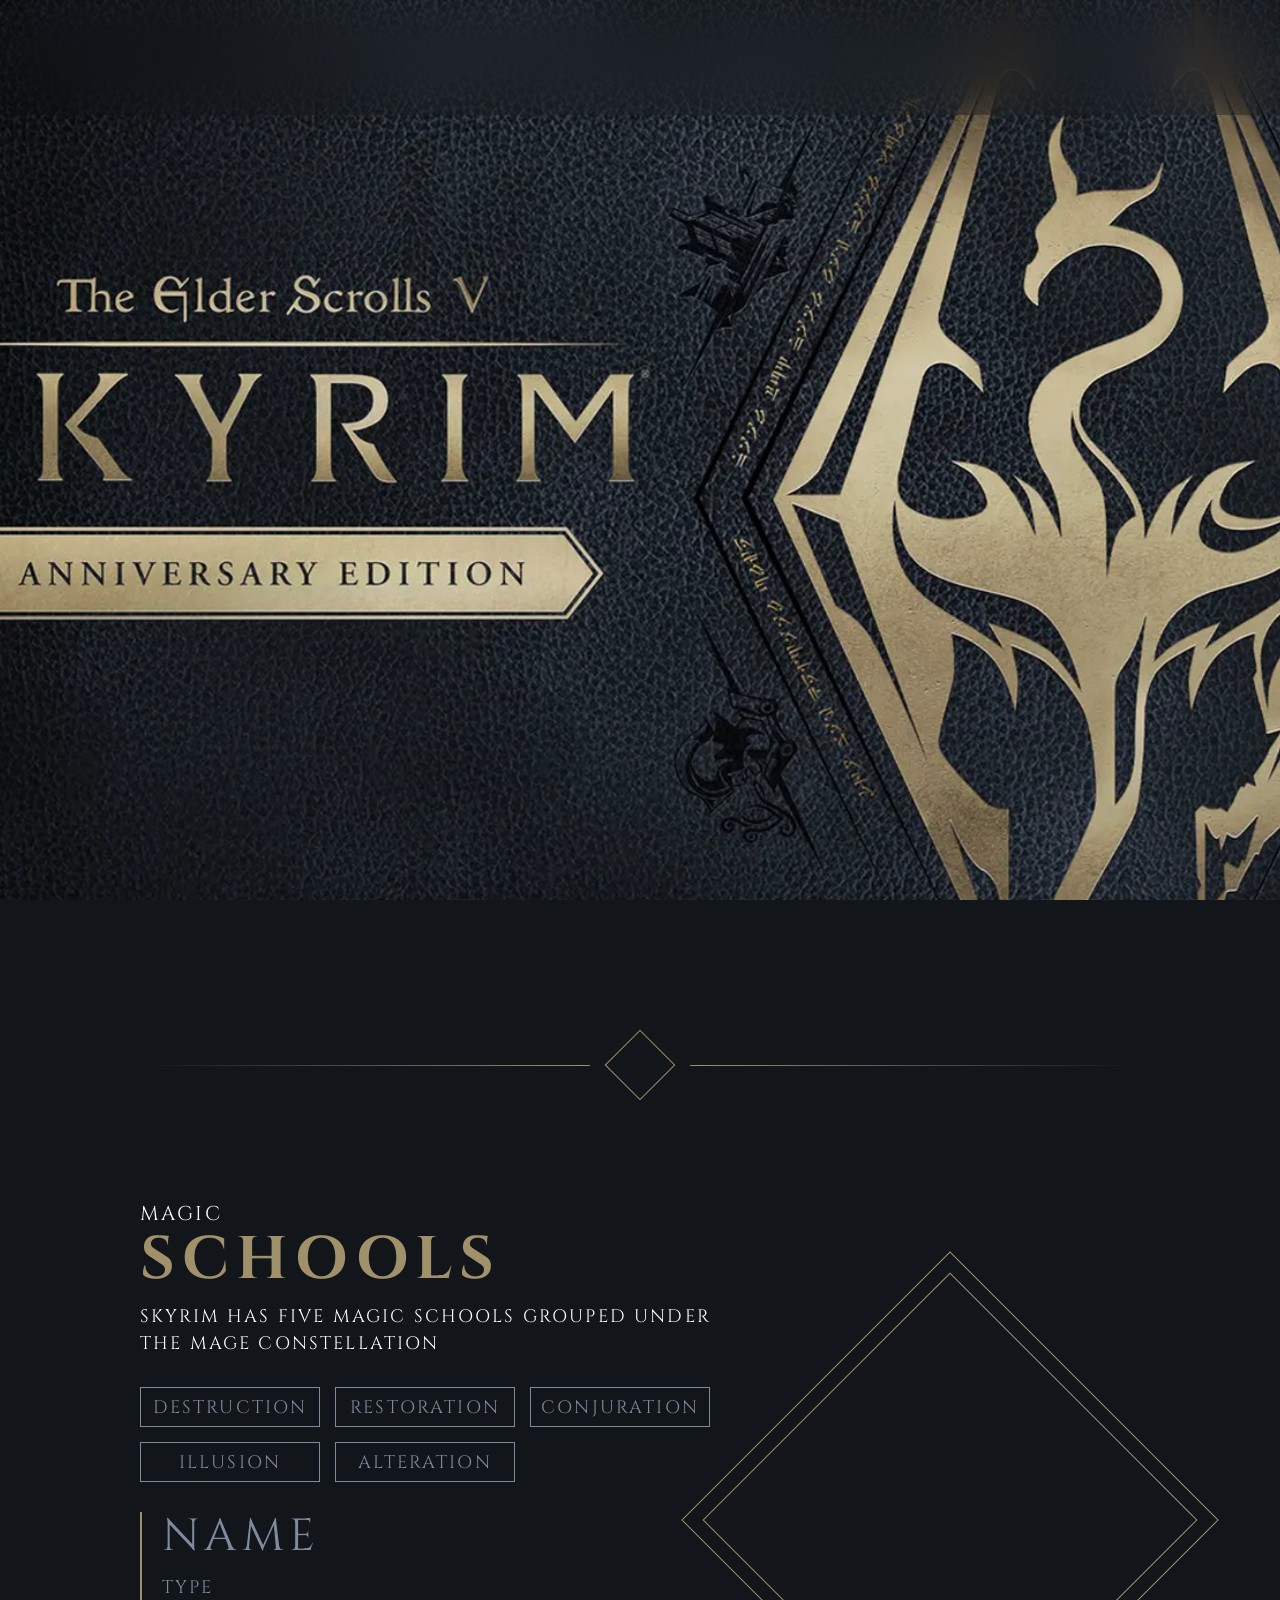
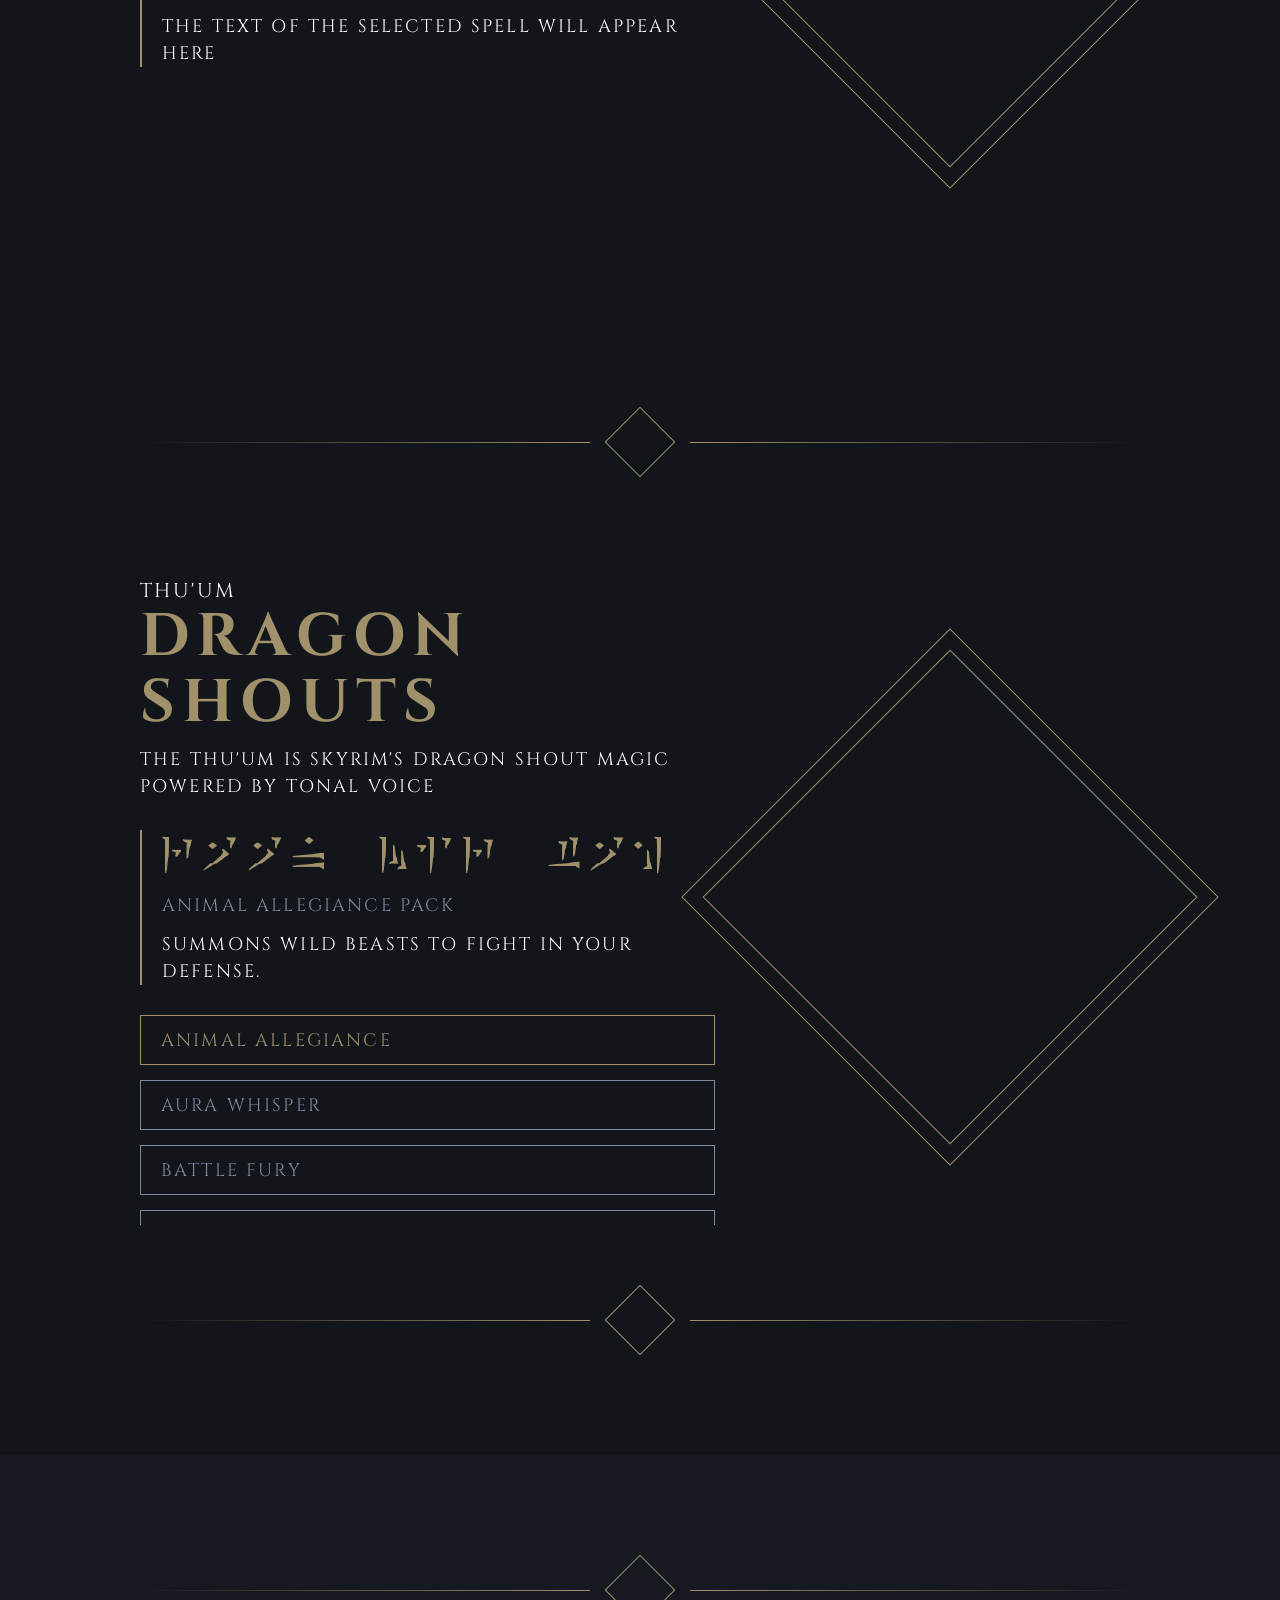
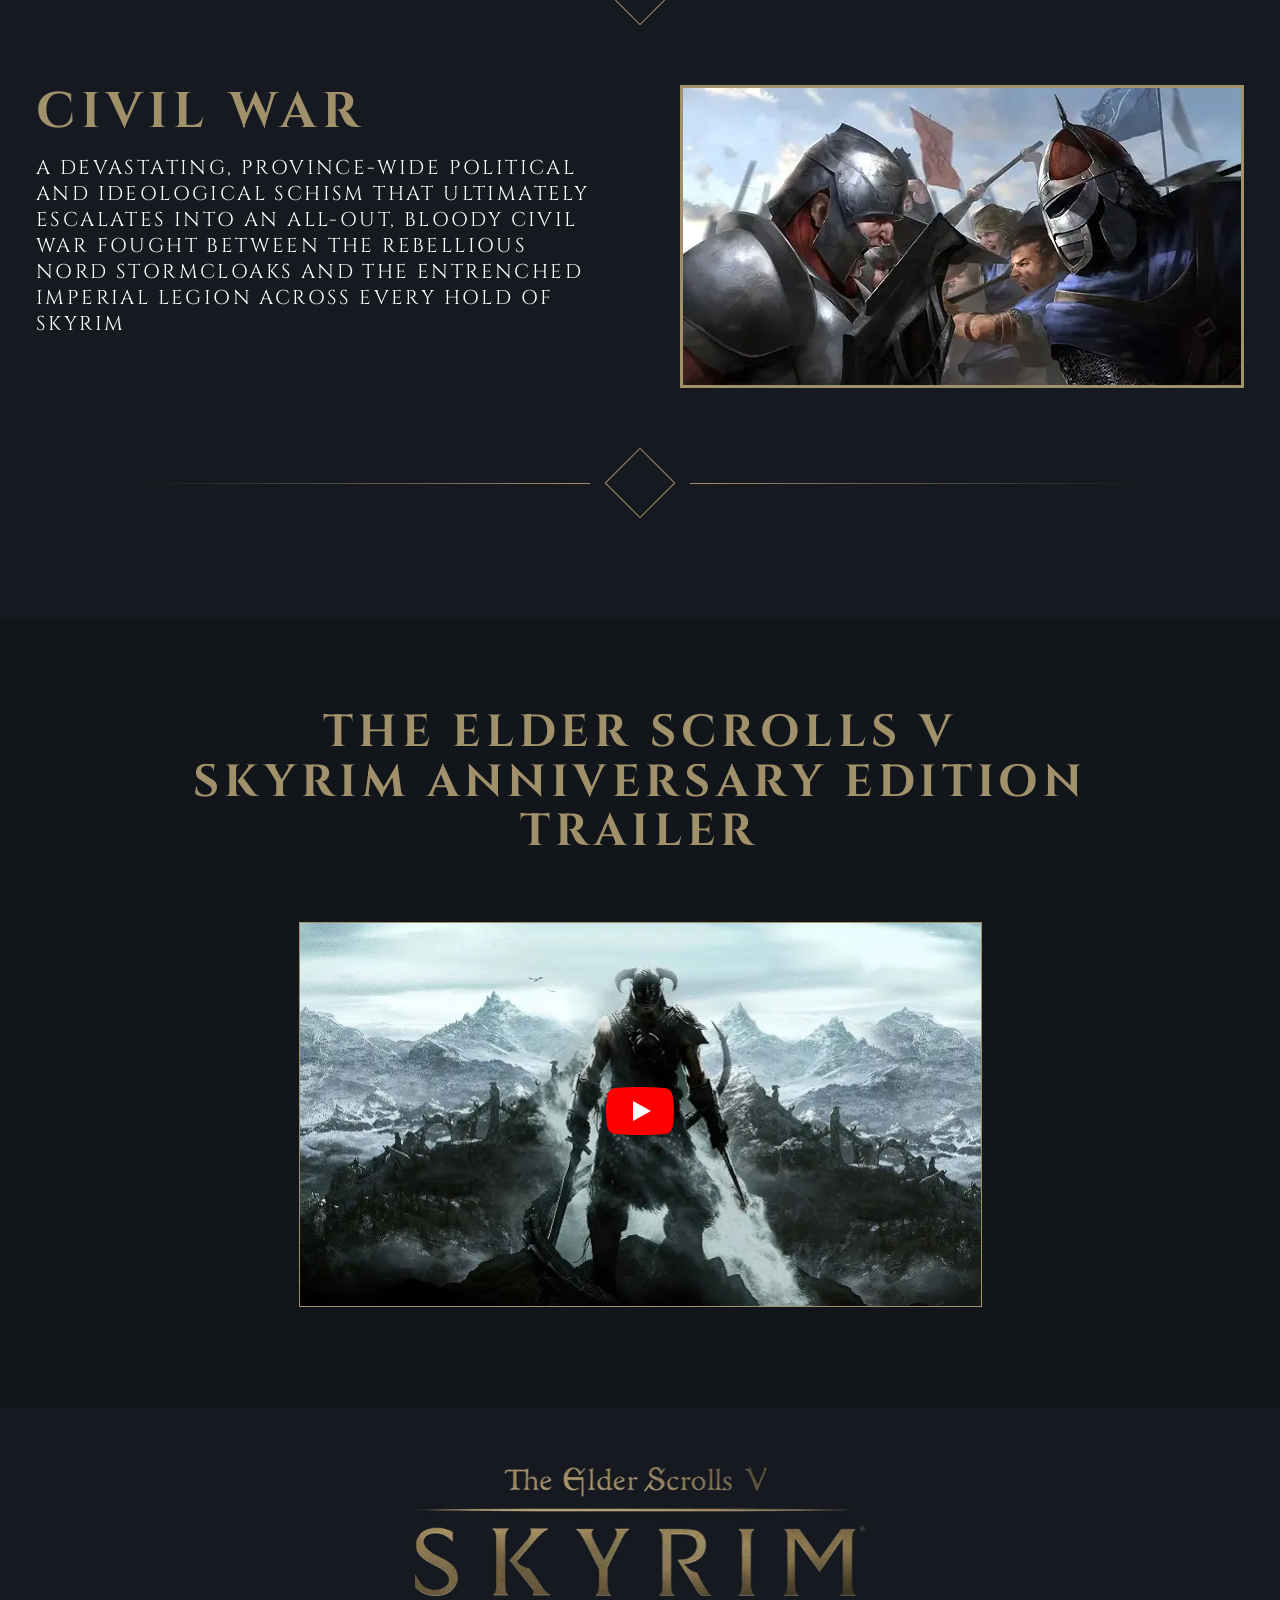
==== index.html @ c0e5f799 "hero" ====
<!DOCTYPE html>
<html lang="en">
<head>
    <meta charset="UTF-8">
    <meta name="viewport" content="width=device-width, initial-scale=1.0">
    <title>Skyrim Magic</title>
    <link rel="preconnect" href="https://fonts.googleapis.com">
    <link rel="preconnect" href="https://fonts.gstatic.com" crossorigin>
    <link href="https://fonts.googleapis.com/css2?family=Cinzel:wght@400;700&display=swap" rel="stylesheet">
    
    <link rel="stylesheet" href="css/core.css">
    <link rel="stylesheet" href="css/style.css">
</head>
<body>
    <div class="wrapper">
        <div class="header">
            <div class="container">
                <div class="inner_header">
                    <div class="header_logo">
                        <div class="logo_link"><img src="images/hero/logo/logo_header.webp" alt="Skyrim Logo"></div>
                    </div>
                    <div class="header_nav">
                        <div class="nav_link">world</div>
                        <div class="nav_link">lore</div>
                        <div class="nav_link">factions</div>
                        <div class="nav_link">characters</div>
                        <div class="nav_link">artifacts</div>
                        <div class="nav_link nav_btn">join</div>
                    </div>
                </div>
            </div>
        </div>

        <div class="hero">
            <div class="container">
                <div class="inner_hero">
                </div>
            </div>
        </div>

        <div class="magic">
            <div class="container">
                <div class="inner_magic">
                    <div class="magic_divider space-70-110 fade-in-element">
                        <div class="divider_line left"></div>
                        <div class="divider_rhombus"></div>
                        <div class="divider_line right"></div>
                    </div>

                    <div class="magic_content">
                        <div class="magic_info fade-in-element">
                            <div class="magic_subtitle">magic</div>
                            <div class="magic_title" id="schoolTitle">schools</div>
                            <div class="magic_desc" id="schoolDesc">
                                skyrim has five magic schools grouped under the mage constellation
                            </div>

                            <div class="school_buttons" id="schoolButtons">
                                <div class="school_btn" data-school="destruction">destruction</div>
                                <div class="school_btn" data-school="restoration">restoration</div>
                                <div class="school_btn" data-school="conjuration">conjuration</div>
                                <div class="school_btn" data-school="illusion">illusion</div>
                                <div class="school_btn" data-school="alteration">alteration</div>
                            </div>

                            <div class="spell_details">
                                <div class="details_header">
                                    <div class="details_line"></div>
                                    <div class="details_text">
                                        <div class="spell_name" id="spellName">name</div>
                                        <div class="spell_type" id="spellType">type</div>
                                        <div class="spell_desc" id="spellDesc">the text of the selected spell will appear here</div>
                                    </div>
                                </div>
                            </div>

                            <div class="spells_list" id="spellsList">
                            </div>
                        </div>

                        <div class="magic_video_wrapper fade-in-element">
                            <div class="video_rhombus_outer">
                                <div class="video_rhombus_inner">
                                </div>
                            </div>
                        </div>
                    </div>

                    <div class="magic_divider space-110-110 fade-in-element">
                        <div class="divider_line left"></div>
                        <div class="divider_rhombus"></div>
                        <div class="divider_line right"></div>
                    </div>

                    <div class="magic_content shout_content">
                        <div class="magic_info fade-in-element">
                            <div class="magic_subtitle">thu'um</div>
                            <div class="magic_title">dragon shouts</div>
                            <div class="magic_desc">
                                the thu'um is skyrim's dragon shout magic powered by tonal voice
                            </div>

                            <div class="spell_details">
                                <div class="details_header">
                                    <div class="details_line"></div>
                                    <div class="details_text">
                                        <div class="spell_name active dragon-runes" id="shoutDragonWord">dragon word</div>
                                        <div class="spell_type" id="shoutTranslation">translation</div>
                                        <div class="spell_desc" id="shoutDesc">the text of the selected spell will appear here</div>
                                    </div>
                                </div>
                            </div>

                            <div class="spells_list shouts_list" id="shoutsList">
                            </div>
                        </div>

                        <div class="magic_video_wrapper fade-in-element">
                            <div class="video_rhombus_outer">
                                <div class="video_rhombus_inner">
                                </div>
                            </div>
                        </div>
                    </div>

                    <div class="magic_divider space-70-110 fade-in-element">
                        <div class="divider_line left"></div>
                        <div class="divider_rhombus"></div>
                        <div class="divider_line right"></div>
                    </div>
                </div>
            </div>
        </div>

        <div class="history">
            <div class="container">
                <div class="inner_history">
                    <div class="magic_divider space-110-70 fade-in-element">
                        <div class="divider_line left"></div>
                        <div class="divider_rhombus"></div>
                        <div class="divider_line right"></div>
                    </div>

                    <div class="history_slider_section fade-in-element">
                        <div class="history_slider_container">
                            <div class="slider_arrow slider_prev" id="sliderPrev"></div>
                            
                            <div class="history_slide_content">
                                <div class="history_text_block">
                                    <div class="history_title" id="historyTitle">civil war</div>
                                    <div class="history_desc" id="historyDesc">
                                        loading...
                                    </div>
                                </div>
                                <div class="history_image_wrapper">
                                    <img src="" alt="History Slide" id="historyImage">
                                </div>
                            </div>

                            <div class="slider_arrow slider_next" id="sliderNext"></div>
                        </div>
                    </div>

                    <div class="magic_divider space-70-110 fade-in-element">
                        <div class="divider_line left"></div>
                        <div class="divider_rhombus"></div>
                        <div class="divider_line right"></div>
                    </div>
                </div>
            </div>
        </div>

        <div class="trailer">
            <div class="container">
                <div class="inner_trailer fade-in-element">
                    <div class="trailer_title">
                        The Elder Scrolls V<br>
                        Skyrim Anniversary Edition Trailer
                    </div>
                    <div class="trailer_frame_wrapper" id="trailerWrapper">
                        <div class="trailer_poster" id="trailerPoster">
                            <img src="images/hero/intro.webp" alt="Skyrim Trailer Preview" class="trailer_image">
                            <div class="trailer_play_btn">
                                <svg viewBox="0 0 68 48" width="68" height="48">
                                    <path class="yt-btn-bg" d="M66.52,7.74c-0.78-2.93-2.49-5.41-5.42-6.19C55.79,.13,34,0,34,0S12.21,.13,6.9,1.55 C3.97,2.33,2.27,4.81,1.48,7.74C0.39,11.71,0,24,0,24s0.39,12.29,1.48,16.26c0.78,2.93,2.49,5.41,5.42,6.19 C12.21,47.87,34,48,34,48s21.79-0.13,27.1-1.55c2.93-0.78,4.64-3.26,5.42-6.19C67.61,36.29,68,24,68,24S67.61,11.71,66.52,7.74z" fill="#f00"></path>
                                    <path d="M 45,24 27,14 27,34 z" fill="#fff"></path>
                                </svg>
                            </div>
                        </div>
                        <iframe id="trailerIframe" src="" title="The Elder Scrolls V: Skyrim Anniversary Edition Trailer" allow="accelerometer; autoplay; clipboard-write; encrypted-media; gyroscope; picture-in-picture; web-share" allowfullscreen></iframe>
                    </div>
                </div>
            </div>
        </div>

        <div class="footer">
            <div class="container">
                <div class="inner_footer fade-in-element">
                    <div class="footer_logo" onclick="window.scrollTo({top: 0, behavior: 'smooth'});">
                        <img src="images/hero/logo/logo_footer.webp" alt="Skyrim Footer Logo">
                    </div>
                </div>
            </div>
        </div>
    </div>

    <script src="js/main.js"></script>
</body>
</html>
---- css/core.css ----
* {
    margin: 0;
    padding: 0;
    box-sizing: border-box;
}

html, body {
    width: 100%;
    min-height: 100vh;
    background-color: #161A20;
    color: #ffffff;
    font-family: 'Cinzel', serif;
    overflow-x: hidden;
}

.wrapper {
    width: 100%;
    position: relative;
    overflow: hidden;
    display: flex;
    flex-direction: column;
    min-height: 100vh;
}

.container {
    width: 100%;
    max-width: 1440px;
    margin: 0 auto;
    padding: 0 140px;
}

.header {
    width: 100%;
    height: 115px;
    position: absolute;
    top: 0;
    left: 0;
    z-index: 100;
    background: rgba(0, 0, 0, 0.1);
    backdrop-filter: blur(30px);
    -webkit-backdrop-filter: blur(30px);
}

.inner_header {
    height: 115px;
    display: flex;
    justify-content: space-between;
    align-items: center;
}

.header_logo {
    display: flex;
    align-items: center;
}

.header_logo img {
    height: 53px;
    width: auto;
    display: block;
}

.header_nav {
    display: flex;
    align-items: center;
    gap: 30px;
}

.nav_link {
    font-family: 'Cinzel', serif;
    font-weight: 400;
    font-size: 20px;
    line-height: normal;
    letter-spacing: 0;
    color: #ffffff;
    text-decoration: none;
    text-transform: uppercase;
    transition: color 0.3s ease, text-shadow 0.3s ease;
    cursor: pointer;
}

.nav_link:hover {
    color: #A0916B;
    text-shadow: 0 0 8px rgba(160, 145, 107, 0.4);
}

.nav_btn {
    display: inline-flex;
    justify-content: center;
    align-items: center;
    padding: 5px 10px;
    background-color: #A0916B;
    color: #000000;
    font-size: 20px;
    font-weight: 700;
    border-radius: 4px;
    transition: background-color 0.3s ease, box-shadow 0.3s ease;
}

.nav_btn:hover {
    color: #000000;
    background-color: #c4b387;
    box-shadow: 0 0 10px rgba(160, 145, 107, 0.5);
    text-shadow: none;
}

.footer {
    width: 100%;
    background-color: #161A20;
    padding-top: 60px;
    padding-bottom: 60px;
    margin-top: auto;
}

.inner_footer {
    display: flex;
    flex-direction: column;
    align-items: center;
    justify-content: center;
    gap: 25px;
    width: 100%;
}

.footer_logo {
    display: flex;
    justify-content: center;
    align-items: center;
    cursor: pointer;
}

.footer_logo img {
    width: 450px;
    max-width: 100%;
    height: auto;
}

.footer_logo:hover img {
    opacity: 0.8;
}
---- css/style.css ----
@font-face {
    font-family: 'DragonRunes';
    src: url('../fonts/Dovahkiin.otf') format('opentype');
    font-weight: normal;
    font-style: normal;
}

.dragon-runes {
    font-family: 'DragonRunes', serif !important;
    font-size: 52px;
    letter-spacing: 0.15em;
    color: #A0916B;
}

.hero {
    width: 100%;
    height: 100vh;
    min-height: 800px;
    background: url('../images/hero/hero_photo.webp') center/cover no-repeat;
    position: relative;
}

.inner_hero {
    height: 100%;
    padding-top: 115px;
}

.magic {
    width: 100%;
    background-color: #12151A;
    padding-top: 70px;
    padding-bottom: 0px;
}

.inner_magic {
    display: flex;
    flex-direction: column;
    width: 100%;
}

.magic_divider {
    display: flex;
    align-items: center;
    justify-content: center;
    width: 100%;
}

.magic_divider.space-70-110 {
    margin-top: 70px;
    margin-bottom: 110px;
}

.magic_divider.space-110-70 {
    margin-top: 110px;
    margin-bottom: 70px;
}

.magic_divider.space-110-110 {
    margin-top: 110px;
    margin-bottom: 110px;
}

.divider_rhombus {
    width: 50px;
    height: 50px;
    border: 1px solid #A0916B;
    transform: rotate(45deg);
    flex-shrink: 0;
}

.divider_line {
    flex-grow: 1;
    height: 1px;
}

.divider_line.left {
    margin-right: 25px;
    background: linear-gradient(90deg, transparent 0%, #A0916B 100%);
}

.divider_line.right {
    margin-left: 25px;
    background: linear-gradient(90deg, #A0916B 0%, transparent 100%);
}

.magic_content {
    display: flex;
    justify-content: space-between;
    align-items: flex-start;
    position: relative;
    width: 100%;
}

.magic_info {
    width: 580px;
    display: flex;
    flex-direction: column;
    margin-left: 0;
}

.magic_subtitle {
    font-size: 20px;
    color: #ffffff;
    text-transform: uppercase;
    letter-spacing: 0.12em;
}

.magic_title {
    font-size: 60px;
    font-weight: 700;
    color: #A0916B;
    line-height: 1.1;
    letter-spacing: 0.12em;
    text-transform: uppercase;
    margin-bottom: 10px;
}

.magic_desc {
    font-size: 18px;
    color: #ffffff;
    letter-spacing: 0.12em;
    line-height: 150%;
    text-transform: uppercase;
    margin-bottom: 30px;
}

.school_buttons {
    display: flex;
    flex-wrap: wrap;
    gap: 15px;
    margin-bottom: 30px;
    width: 100%;
}

.school_btn {
    width: 180px;
    height: 40px;
    background: transparent;
    border: 1px solid #7E8A9E;
    color: #7E8A9E;
    font-family: 'Cinzel', serif;
    font-size: 18px;
    letter-spacing: 0.12em;
    line-height: 150%;
    text-transform: uppercase;
    padding: 5px 10px;
    cursor: pointer;
    transition: border-color 0.3s ease, color 0.3s ease;
    display: flex;
    align-items: center;
    justify-content: center;
}

.school_btn:hover,
.school_btn.active {
    border-color: #A0916B;
    color: #A0916B;
}

.spell_details {
    display: flex;
    flex-direction: column;
    margin-bottom: 30px;
}

.details_header {
    display: flex;
    align-items: stretch;
    gap: 20px;
}

.details_line {
    width: 2px;
    height: auto;
    background-color: #A0916B;
    flex-shrink: 0;
}

.details_text {
    display: flex;
    flex-direction: column;
    justify-content: space-between;
    gap: 15px;
    -webkit-font-smoothing: antialiased;
    -moz-osx-font-smoothing: grayscale;
    text-rendering: optimizeLegibility;
}

.spell_name {
    font-size: 45px;
    color: #7E8A9E;
    letter-spacing: 0.12em;
    line-height: 1.1;
    text-transform: uppercase;
    font-weight: 400;
    transition: color 0.3s ease;
    backface-visibility: hidden;
    -webkit-backface-visibility: hidden;
}

.spell_name.active {
    color: #A0916B;
}

.spell_type {
    font-size: 18px;
    color: #7E8A9E;
    letter-spacing: 0.12em;
    line-height: 1.2;
    text-transform: uppercase;
    backface-visibility: hidden;
    -webkit-backface-visibility: hidden;
}

.spell_desc {
    font-size: 18px;
    color: #ffffff;
    letter-spacing: 0.12em;
    line-height: 150%;
    text-transform: uppercase;
    backface-visibility: hidden;
    -webkit-backface-visibility: hidden;
}

.spells_list {
    display: flex;
    flex-direction: column;
    gap: 15px;
    height: 210px;
    width: 100%;
    overflow-y: auto;
    padding-right: 5px;
    scrollbar-width: none;
}

.spells_list::-webkit-scrollbar {
    width: 0px;
    background: transparent;
}

.spell_card {
    width: 100%;
    height: 50px;
    border: 1px solid #7E8A9E;
    display: flex;
    justify-content: space-between;
    align-items: center;
    padding: 10px 20px;
    cursor: pointer;
    transition: border-color 0.3s ease;
    flex-shrink: 0;
}

.spell_card .card_name,
.spell_card .card_type {
    font-size: 18px;
    color: #7E8A9E;
    letter-spacing: 0.12em;
    line-height: 150%;
    text-transform: uppercase;
    transition: color 0.3s ease;
}

.spell_card:hover,
.spell_card.active {
    border-color: #A0916B;
}

.spell_card:hover .card_name,
.spell_card:hover .card_type,
.spell_card.active .card_name,
.spell_card.active .card_type {
    color: #A0916B;
}

.shouts_list .spell_card {
    justify-content: flex-start;
}

.shouts_list .spell_card .card_name {
    width: 100%;
}

.magic_video_wrapper {
    margin-right: 0;
    display: flex;
    justify-content: center;
    align-items: center;
    padding-top: 130px;
    flex-shrink: 0;
}

.video_rhombus_outer {
    width: 380px;
    height: 380px;
    border: 1px solid #A0916B;
    transform: rotate(45deg);
    display: flex;
    justify-content: center;
    align-items: center;
}

.video_rhombus_inner {
    width: 350px;
    height: 350px;
    border: 1px solid #A0916B;
    background-color: transparent;
    overflow: hidden;
}

.history {
    width: 100%;
    background-color: #161A20;
    padding-top: 0px;
    padding-bottom: 0px;
}

.inner_history {
    display: flex;
    flex-direction: column;
    width: 100%;
    background-color: #161A20;
}

.history_slider_section {
    width: 100%;
    padding-top: 0;
    padding-bottom: 0;
    display: flex;
    justify-content: center;
    align-items: center;
    background-color: #161A20;
}

.history_slider_container {
    width: 1208px;
    position: relative;
    display: flex;
    align-items: center;
    justify-content: center;
    margin: 0 auto;
    padding: 0;
    background-color: #161A20;
}

.history_slide_content {
    display: flex;
    align-items: flex-start;
    justify-content: space-between;
    width: 100%;
    gap: 80px;
    height: auto;
    background-color: #161A20;
}

.history_text_block {
    width: 564px;
    min-width: 564px;
    max-width: 564px;
    display: flex;
    flex-direction: column;
    justify-content: flex-start;
    background-color: #161A20;
}

.history_title {
    font-family: 'Cinzel', serif;
    font-size: 50px;
    font-weight: 700;
    color: #A0916B;
    line-height: 1.1;
    letter-spacing: 0.12em;
    text-transform: uppercase;
    margin-bottom: 15px;
    height: auto;
}

.history_desc {
    font-family: 'Cinzel', serif;
    font-size: 20px;
    color: #ffffff;
    line-height: 1.3;
    letter-spacing: 0.12em;
    text-transform: uppercase;
    height: auto;
}

.history_image_wrapper {
    width: 564px;
    min-width: 564px;
    max-width: 564px;
    height: 303px;
    min-height: 303px;
    border: 3px solid #A0916B;
    flex-shrink: 0;
    overflow: hidden;
    background-color: #161A20;
    margin-top: 0;
}

.history_image_wrapper img {
    width: 100%;
    height: 100%;
    object-fit: cover;
}

.slider_arrow {
    width: 0;
    height: 0;
    background: transparent;
    border: none;
    cursor: pointer;
    position: absolute;
    top: 50%;
    transform: translateY(-50%);
    padding: 0;
    z-index: 10;
    transition: opacity 0.3s ease;
}

.slider_arrow:hover {
    opacity: 0.8;
}

.slider_prev {
    left: -70px;
    border-top: 17.5px solid transparent;
    border-bottom: 17.5px solid transparent;
    border-right: 30px solid #A0916B;
}

.slider_next {
    right: -70px;
    border-top: 17.5px solid transparent;
    border-bottom: 17.5px solid transparent;
    border-left: 30px solid #A0916B;
}

.history_title,
.history_desc,
.history_image_wrapper img {
    transition: opacity 0.3s ease-in-out;
    opacity: 1;
}

.history_title.fade-out,
.history_desc.fade-out,
.history_image_wrapper img.fade-out {
    opacity: 0;
}

.trailer {
    width: 100%;
    background-color: #12151A;
    padding-top: 90px;
    padding-bottom: 100px;
}

.inner_trailer {
    display: flex;
    flex-direction: column;
    align-items: center;
    width: 100%;
}

.trailer_title {
    font-family: 'Cinzel', serif;
    font-size: 45px;
    font-weight: 700;
    color: #A0916B;
    line-height: 1.1;
    letter-spacing: 0.12em;
    text-transform: uppercase;
    text-align: center;
    margin-bottom: 65px;
}

.trailer_frame_wrapper {
    position: relative;
    width: 683px;
    height: 385px;
    border: 1px solid #A0916B;
    overflow: hidden;
    flex-shrink: 0;
    background-color: #000;
}

.trailer_poster {
    position: absolute;
    top: 0;
    left: 0;
    width: 100%;
    height: 100%;
    cursor: pointer;
    z-index: 2;
    transition: opacity 0.5s ease;
}

.trailer_image {
    width: 100%;
    height: 100%;
    object-fit: cover;
}

.trailer_play_btn {
    position: absolute;
    top: 50%;
    left: 50%;
    transform: translate(-50%, -50%);
    background: transparent;
    border: none;
    cursor: pointer;
    z-index: 3;
    padding: 0;
    transition: transform 0.3s ease;
}

.trailer_play_btn svg {
    filter: drop-shadow(0 4px 10px rgba(0,0,0,0.5));
}

.trailer_poster:hover .trailer_play_btn {
    transform: translate(-50%, -50%) scale(1.1);
}

.trailer_poster:hover .yt-btn-bg {
    fill: #cc0000;
}

.trailer_frame_wrapper iframe {
    position: absolute;
    top: 0;
    left: 0;
    width: 100%;
    height: 100%;
    border: none;
    z-index: 1;
}

.trailer_poster.hidden {
    opacity: 0;
    pointer-events: none;
}

.header {
    position: fixed;
    transition: transform 1s cubic-bezier(0.4, 0, 0.2, 1), opacity 1s cubic-bezier(0.4, 0, 0.2, 1);
}

.header.header-hidden {
    transform: translateY(-100%);
    opacity: 0;
}

.fade-in-element {
    opacity: 0;
    transform: translateY(30px);
    transition: opacity 0.8s ease-out, transform 0.8s ease-out;
    will-change: opacity, transform;
}

.fade-in-element.is-visible {
    opacity: 1;
    transform: translateY(0);
}
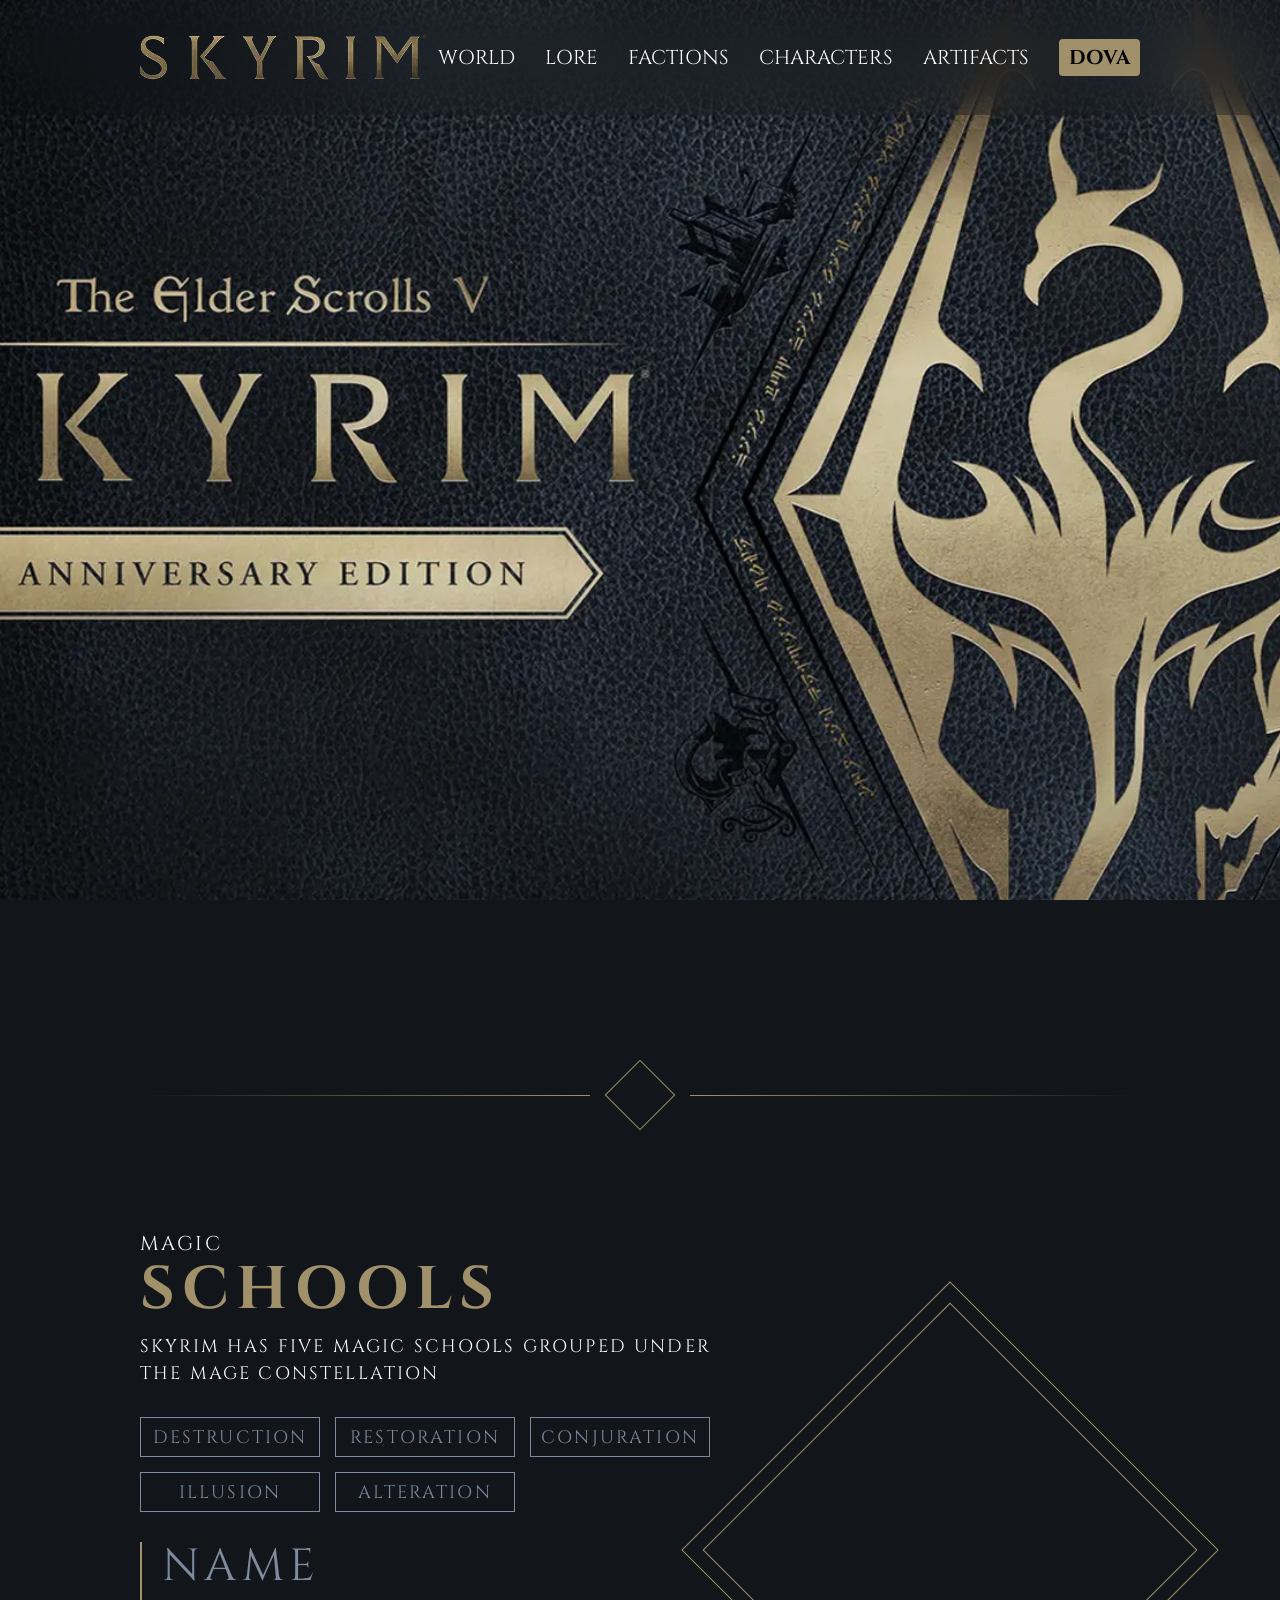
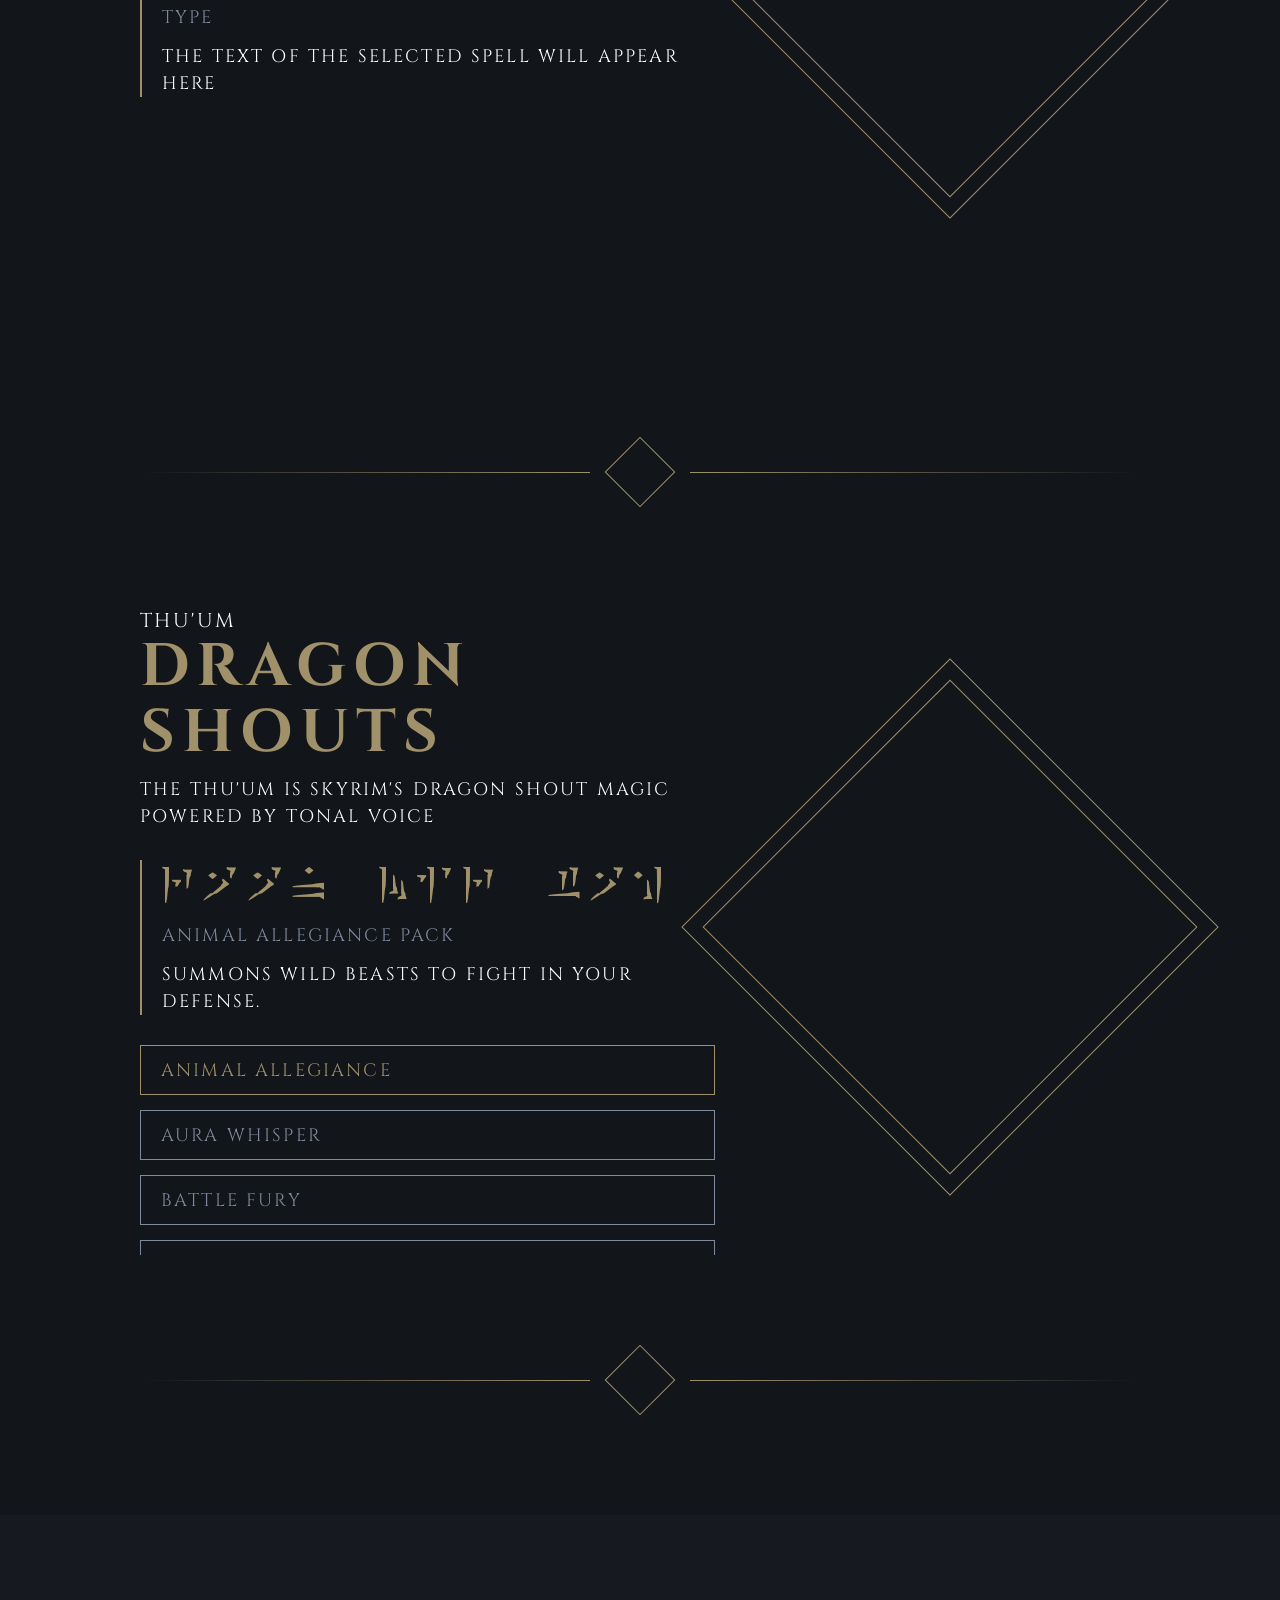
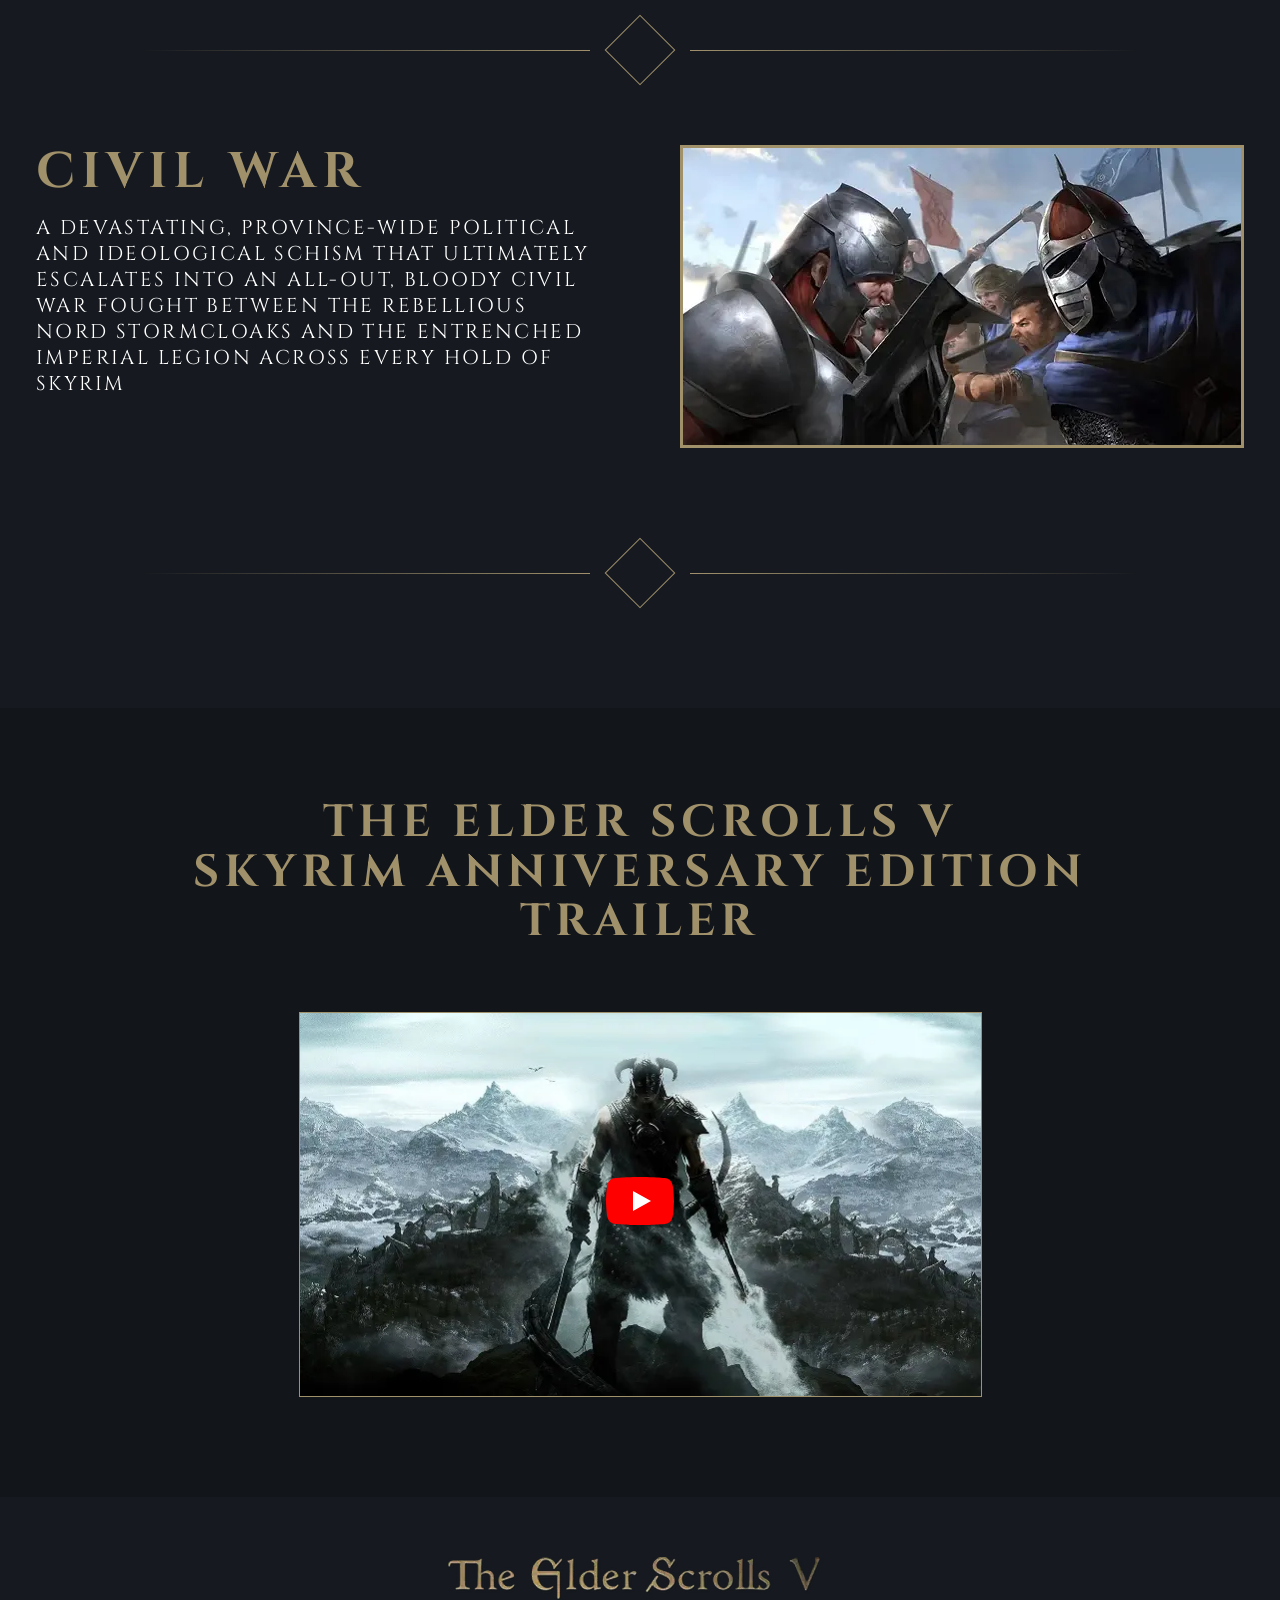
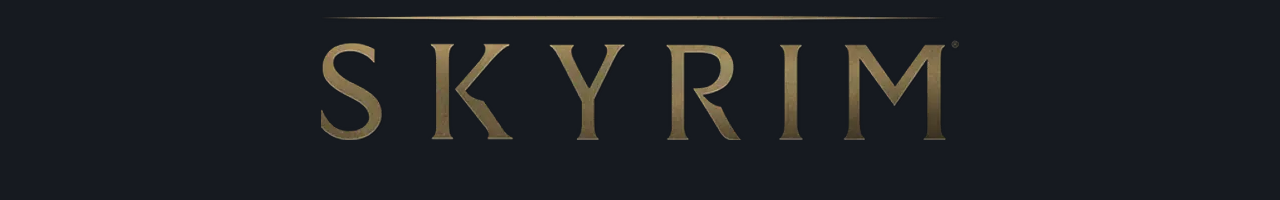
==== commit 61d75020: "pre" ====
--- a/index.html
+++ b/index.html
@@ -3,11 +3,10 @@
 <head>
     <meta charset="UTF-8">
     <meta name="viewport" content="width=device-width, initial-scale=1.0">
-    <title>Skyrim Magic</title>
+    <title>Skyrim AE</title>
     <link rel="preconnect" href="https://fonts.googleapis.com">
     <link rel="preconnect" href="https://fonts.gstatic.com" crossorigin>
     <link href="https://fonts.googleapis.com/css2?family=Cinzel:wght@400;700&display=swap" rel="stylesheet">
-    
     <link rel="stylesheet" href="css/core.css">
     <link rel="stylesheet" href="css/style.css">
 </head>
@@ -17,7 +16,9 @@
             <div class="container">
                 <div class="inner_header">
                     <div class="header_logo">
-                        <div class="logo_link"><img src="images/hero/logo/logo_header.webp" alt="Skyrim Logo"></div>
+                        <a href="index.html" class="logo_link">
+                            <img src="images/hero/logo/logo_header.webp" alt="Skyrim Logo">
+                        </a>
                     </div>
                     <div class="header_nav">
                         <div class="nav_link">world</div>
@@ -25,7 +26,7 @@
                         <div class="nav_link">factions</div>
                         <div class="nav_link">characters</div>
                         <div class="nav_link">artifacts</div>
-                        <div class="nav_link nav_btn">join</div>
+                        <div class="nav_link nav_btn" id="joinBtn">dova</div>
                     </div>
                 </div>
             </div>
@@ -46,7 +47,6 @@
                         <div class="divider_rhombus"></div>
                         <div class="divider_line right"></div>
                     </div>
-
                     <div class="magic_content">
                         <div class="magic_info fade-in-element">
                             <div class="magic_subtitle">magic</div>
@@ -54,7 +54,6 @@
                             <div class="magic_desc" id="schoolDesc">
                                 skyrim has five magic schools grouped under the mage constellation
                             </div>
-
                             <div class="school_buttons" id="schoolButtons">
                                 <div class="school_btn" data-school="destruction">destruction</div>
                                 <div class="school_btn" data-school="restoration">restoration</div>
@@ -62,7 +61,6 @@
                                 <div class="school_btn" data-school="illusion">illusion</div>
                                 <div class="school_btn" data-school="alteration">alteration</div>
                             </div>
-
                             <div class="spell_details">
                                 <div class="details_header">
                                     <div class="details_line"></div>
@@ -73,11 +71,8 @@
                                     </div>
                                 </div>
                             </div>
-
-                            <div class="spells_list" id="spellsList">
-                            </div>
-                        </div>
-
+                            <div class="spells_list" id="spellsList"></div>
+                        </div>
                         <div class="magic_video_wrapper fade-in-element">
                             <div class="video_rhombus_outer">
                                 <div class="video_rhombus_inner">
@@ -85,13 +80,11 @@
                             </div>
                         </div>
                     </div>
-
                     <div class="magic_divider space-110-110 fade-in-element">
                         <div class="divider_line left"></div>
                         <div class="divider_rhombus"></div>
                         <div class="divider_line right"></div>
                     </div>
-
                     <div class="magic_content shout_content">
                         <div class="magic_info fade-in-element">
                             <div class="magic_subtitle">thu'um</div>
@@ -99,7 +92,6 @@
                             <div class="magic_desc">
                                 the thu'um is skyrim's dragon shout magic powered by tonal voice
                             </div>
-
                             <div class="spell_details">
                                 <div class="details_header">
                                     <div class="details_line"></div>
@@ -110,11 +102,8 @@
                                     </div>
                                 </div>
                             </div>
-
-                            <div class="spells_list shouts_list" id="shoutsList">
-                            </div>
-                        </div>
-
+                            <div class="spells_list shouts_list" id="shoutsList"></div>
+                        </div>
                         <div class="magic_video_wrapper fade-in-element">
                             <div class="video_rhombus_outer">
                                 <div class="video_rhombus_inner">
@@ -122,7 +111,6 @@
                             </div>
                         </div>
                     </div>
-
                     <div class="magic_divider space-70-110 fade-in-element">
                         <div class="divider_line left"></div>
                         <div class="divider_rhombus"></div>
@@ -131,7 +119,6 @@
                 </div>
             </div>
         </div>
-
         <div class="history">
             <div class="container">
                 <div class="inner_history">
@@ -140,11 +127,9 @@
                         <div class="divider_rhombus"></div>
                         <div class="divider_line right"></div>
                     </div>
-
                     <div class="history_slider_section fade-in-element">
                         <div class="history_slider_container">
                             <div class="slider_arrow slider_prev" id="sliderPrev"></div>
-                            
                             <div class="history_slide_content">
                                 <div class="history_text_block">
                                     <div class="history_title" id="historyTitle">civil war</div>
@@ -156,11 +141,9 @@
                                     <img src="" alt="History Slide" id="historyImage">
                                 </div>
                             </div>
-
                             <div class="slider_arrow slider_next" id="sliderNext"></div>
                         </div>
                     </div>
-
                     <div class="magic_divider space-70-110 fade-in-element">
                         <div class="divider_line left"></div>
                         <div class="divider_rhombus"></div>
@@ -169,7 +152,6 @@
                 </div>
             </div>
         </div>
-
         <div class="trailer">
             <div class="container">
                 <div class="inner_trailer fade-in-element">
@@ -192,18 +174,68 @@
                 </div>
             </div>
         </div>
-
         <div class="footer">
             <div class="container">
-                <div class="inner_footer fade-in-element">
-                    <div class="footer_logo" onclick="window.scrollTo({top: 0, behavior: 'smooth'});">
+                <div class="inner_footert">
+                    <a href="index.html" class="footer_logo" onclick="event.preventDefault(); window.scrollTo({top: 0, behavior: 'smooth'});">
                         <img src="images/hero/logo/logo_footer.webp" alt="Skyrim Footer Logo">
-                    </div>
+                    </a>
+                </div>
+            </div>
+        </div>
+        <div class="modal" id="joinModal">
+            <div class="modal_dialog">
+                <div class="modal_content">
+                    <form class="join_form" id="joinForm">
+                        <div class="modal_close" id="joinClose">&times;</div>
+                        <div class="modal_divider">
+                            <div class="divider_line left"></div>
+                            <div class="divider_rhombus"></div>
+                            <div class="divider_line right"></div>
+                        </div>
+                        <div class="modal_title">dova</div>
+                        <div class="modal_desc">enter your details to begin the journey</div>
+                        <label>
+                            <input 
+                                type="text" 
+                                id="joinName" 
+                                name="name" 
+                                placeholder="your name" 
+                                required 
+                                class="modal_input"
+                            >
+                        </label>
+                        <label>
+                            <input 
+                                type="email" 
+                                id="joinEmail" 
+                                name="email" 
+                                placeholder="your email" 
+                                required 
+                                class="modal_input"
+                            >
+                        </label>
+                        <label>
+                            <input 
+                                type="tel" 
+                                id="joinNumber" 
+                                name="number" 
+                                placeholder="your number" 
+                                required 
+                                class="modal_input"
+                            >
+                        </label>
+                        <button type="submit" class="modal_submit">join now</button>
+                        <div class="modal_divider bottom_divider">
+                            <div class="divider_line left"></div>
+                            <div class="divider_rhombus"></div>
+                            <div class="divider_line right"></div>
+                        </div>
+                    </form>
                 </div>
             </div>
         </div>
     </div>
-
     <script src="js/main.js"></script>
 </body>
 </html>
--- a/css/core.css
+++ b/css/core.css
@@ -1,3 +1,17 @@
+:root {
+    --color-gold: #A0916B;
+    --color-gold-hover: #c4b387;
+    --color-steel: #7E8A9E;
+    --color-bg: #161A20;
+    --color-bg-alt: #12151A;
+    --color-white: #ffffff;
+    --font-main: 'Cinzel', serif;
+
+    --header-height: 115px;
+    --container-max-width: 1440px;
+    --container-padding: 140px;
+}
+
 * {
     margin: 0;
     padding: 0;
@@ -7,10 +21,27 @@
 html, body {
     width: 100%;
     min-height: 100vh;
-    background-color: #161A20;
-    color: #ffffff;
-    font-family: 'Cinzel', serif;
+    background-color: var(--color-bg);
+    color: var(--color-white);
+    font-family: var(--font-main);
     overflow-x: hidden;
+}
+
+button {
+    font-family: inherit;
+    font-size: inherit;
+    color: inherit;
+    background: none;
+    border: none;
+    padding: 0;
+    margin: 0;
+    text-align: inherit;
+    cursor: pointer;
+}
+
+:focus-visible {
+    outline: 2px solid var(--color-gold);
+    outline-offset: 3px;
 }
 
 .wrapper {
@@ -24,25 +55,30 @@
 
 .container {
     width: 100%;
-    max-width: 1440px;
+    max-width: var(--container-max-width);
     margin: 0 auto;
-    padding: 0 140px;
+    padding: 0 var(--container-padding);
 }
 
 .header {
     width: 100%;
-    height: 115px;
-    position: absolute;
+    height: var(--header-height);
+    position: fixed;
     top: 0;
     left: 0;
     z-index: 100;
     background: rgba(0, 0, 0, 0.1);
     backdrop-filter: blur(30px);
     -webkit-backdrop-filter: blur(30px);
+    transition: transform 0.5s ease
+}
+
+.header.header-hidden {
+    transform: translateY(-100%);
 }
 
 .inner_header {
-    height: 115px;
+    height: var(--header-height);
     display: flex;
     justify-content: space-between;
     align-items: center;
@@ -66,12 +102,11 @@
 }
 
 .nav_link {
-    font-family: 'Cinzel', serif;
     font-weight: 400;
     font-size: 20px;
     line-height: normal;
     letter-spacing: 0;
-    color: #ffffff;
+    color: var(--color-white);
     text-decoration: none;
     text-transform: uppercase;
     transition: color 0.3s ease, text-shadow 0.3s ease;
@@ -79,7 +114,7 @@
 }
 
 .nav_link:hover {
-    color: #A0916B;
+    color: var(--color-gold);
     text-shadow: 0 0 8px rgba(160, 145, 107, 0.4);
 }
 
@@ -88,7 +123,7 @@
     justify-content: center;
     align-items: center;
     padding: 5px 10px;
-    background-color: #A0916B;
+    background-color: var(--color-gold);
     color: #000000;
     font-size: 20px;
     font-weight: 700;
@@ -98,14 +133,14 @@
 
 .nav_btn:hover {
     color: #000000;
-    background-color: #c4b387;
+    background-color: var(--color-gold-hover);
     box-shadow: 0 0 10px rgba(160, 145, 107, 0.5);
     text-shadow: none;
 }
 
 .footer {
     width: 100%;
-    background-color: #161A20;
+    background-color: var(--color-bg);
     padding-top: 60px;
     padding-bottom: 60px;
     margin-top: auto;
@@ -124,15 +159,214 @@
     display: flex;
     justify-content: center;
     align-items: center;
+    width: 100%;
     cursor: pointer;
 }
 
 .footer_logo img {
-    width: 450px;
     max-width: 100%;
     height: auto;
 }
 
 .footer_logo:hover img {
-    opacity: 0.8;
+    opacity: 1;
+}
+
+.fade-in-element {
+    opacity: 0;
+    transform: translateY(30px);
+    transition: opacity 0.8s ease-out, transform 0.8s ease-out;
+    will-change: opacity, transform;
+}
+
+.fade-in-element.is-visible {
+    opacity: 1;
+    transform: translateY(0);
+}
+
+.modal {
+    position: fixed;
+    top: 0;
+    left: 0;
+    width: 100%;
+    height: 100%;
+    background: rgba(10, 12, 15, 0.75);
+    backdrop-filter: blur(8px);
+    -webkit-backdrop-filter: blur(8px);
+    z-index: 1000;
+    opacity: 0;
+    visibility: hidden;
+    transition: opacity 0.35s ease, visibility 0.35s ease;
+    overflow-y: auto;
+}
+
+.modal.is-open {
+    opacity: 1;
+    visibility: visible;
+}
+
+.modal_dialog {
+    height: 100%;
+    display: flex;
+    justify-content: center;
+    align-items: center;
+    padding: 0 20px;
+    box-sizing: border-box;
+}
+
+.modal_content {
+    position: relative;
+    width: 480px;
+    max-width: 100%;
+    background-color: var(--color-bg-alt);
+    border: 1px solid var(--color-gold);
+    padding: 50px 50px 45px;
+    box-shadow: 0 0 40px rgba(0, 0, 0, 0.6);
+    transform: translateY(30px) scale(0.96);
+    transition: transform 0.35s ease;
+}
+
+.modal.is-open .modal_content {
+    transform: translateY(0) scale(1);
+}
+
+.modal_close {
+    position: absolute;
+    top: 18px;
+    right: 22px;
+    font-size: 28px;
+    line-height: 1;
+    color: var(--color-steel);
+    cursor: pointer;
+    transition: color 0.3s ease, text-shadow 0.3s ease;
+    font-family: var(--font-main);
+    z-index: 10;
+}
+
+.modal_close:hover {
+    color: var(--color-gold);
+    text-shadow: 0 0 8px rgba(160, 145, 107, 0.4);
+}
+
+.modal_divider {
+    display: flex;
+    align-items: center;
+    justify-content: center;
+    width: 100%;
+    margin-bottom: 15px;
+}
+
+.modal_divider .divider_rhombus {
+    width: 30px;
+    height: 30px;
+}
+
+.modal_divider.bottom_divider {
+    margin-top: 15px;
+    margin-bottom: 0;
+}
+
+.modal_title {
+    font-size: 60px;
+    font-weight: 700;
+    color: var(--color-gold);
+    line-height: 1.1;
+    letter-spacing: 0.12em;
+    text-transform: uppercase;
+    text-align: center;
+}
+
+.modal_desc {
+    font-size: 20px;
+    color: var(--color-white);
+    letter-spacing: 0.1em;
+    line-height: 150%;
+    text-transform: uppercase;
+    opacity: 0.75;
+    margin-bottom: 15px;
+    text-align: center;
+}
+
+.join_form {
+    display: flex;
+    flex-direction: column;
+    gap: 22px;
+    width: 100%;
+}
+
+.modal_content label {
+    display: flex;
+    flex-direction: column;
+    align-items: flex-start;
+    gap: 8px;
+    width: 100%;
+    font-size: 14px;
+    color: var(--color-steel);
+    letter-spacing: 0.15em;
+    text-transform: uppercase;
+}
+
+.modal_input {
+    width: 100%;
+    background: transparent;
+    border: none;
+    border-bottom: 1px solid var(--color-steel);
+    color: var(--color-white);
+    font-family: var(--font-main);
+    font-size: 17px;
+    letter-spacing: 0.08em;
+    padding: 8px 2px;
+    transition: border-color 0.3s ease;
+}
+
+.modal_input::placeholder {
+    color: var(--color-steel);
+    opacity: 0.5;
+    text-transform: none;
+    letter-spacing: 0.04em;
+}
+
+.modal_input:focus {
+    outline: none;
+    border-color: var(--color-gold);
+}
+
+.modal_input:focus ~ label,
+.modal_content label:focus-within {
+    color: var(--color-gold);
+}
+
+.modal_submit {
+    display: flex;
+    align-items: center;
+    justify-content: center;
+    text-align: center;
+    margin-top: 10px;
+    width: 100%;
+    height: 46px;
+    background-color: var(--color-gold);
+    color: #000000;
+    font-size: 18px;
+    font-weight: 700;
+    letter-spacing: 0.12em;
+    text-transform: uppercase;
+    border-radius: 4px;
+    border: none;
+    cursor: pointer;
+    transition: background-color 0.3s ease, box-shadow 0.3s ease;
+}
+
+.modal_submit:hover {
+    background-color: var(--color-gold-hover);
+    box-shadow: 0 0 10px rgba(160, 145, 107, 0.5);
+}
+
+@media (max-width: 560px) {
+    .modal_content {
+        padding: 40px 25px 35px;
+    }
+
+    .modal_title {
+        font-size: 34px;
+    }
 }
--- a/css/style.css
+++ b/css/style.css
@@ -9,7 +9,7 @@
     font-family: 'DragonRunes', serif !important;
     font-size: 52px;
     letter-spacing: 0.15em;
-    color: #A0916B;
+    color: var(--color-gold);
 }
 
 .hero {
@@ -22,12 +22,12 @@
 
 .inner_hero {
     height: 100%;
-    padding-top: 115px;
+    padding-top: var(--header-height);
 }
 
 .magic {
     width: 100%;
-    background-color: #12151A;
+    background-color: var(--color-bg-alt);
     padding-top: 70px;
     padding-bottom: 0px;
 }
@@ -46,7 +46,7 @@
 }
 
 .magic_divider.space-70-110 {
-    margin-top: 70px;
+    margin-top: 100px;
     margin-bottom: 110px;
 }
 
@@ -63,7 +63,7 @@
 .divider_rhombus {
     width: 50px;
     height: 50px;
-    border: 1px solid #A0916B;
+    border: 1px solid var(--color-gold);
     transform: rotate(45deg);
     flex-shrink: 0;
 }
@@ -75,12 +75,12 @@
 
 .divider_line.left {
     margin-right: 25px;
-    background: linear-gradient(90deg, transparent 0%, #A0916B 100%);
+    background: linear-gradient(90deg, transparent 0%, var(--color-gold) 100%);
 }
 
 .divider_line.right {
     margin-left: 25px;
-    background: linear-gradient(90deg, #A0916B 0%, transparent 100%);
+    background: linear-gradient(90deg, var(--color-gold) 0%, transparent 100%);
 }
 
 .magic_content {
@@ -100,7 +100,7 @@
 
 .magic_subtitle {
     font-size: 20px;
-    color: #ffffff;
+    color: var(--color-white);
     text-transform: uppercase;
     letter-spacing: 0.12em;
 }
@@ -108,7 +108,7 @@
 .magic_title {
     font-size: 60px;
     font-weight: 700;
-    color: #A0916B;
+    color: var(--color-gold);
     line-height: 1.1;
     letter-spacing: 0.12em;
     text-transform: uppercase;
@@ -117,7 +117,7 @@
 
 .magic_desc {
     font-size: 18px;
-    color: #ffffff;
+    color: var(--color-white);
     letter-spacing: 0.12em;
     line-height: 150%;
     text-transform: uppercase;
@@ -136,9 +136,8 @@
     width: 180px;
     height: 40px;
     background: transparent;
-    border: 1px solid #7E8A9E;
-    color: #7E8A9E;
-    font-family: 'Cinzel', serif;
+    border: 1px solid var(--color-steel);
+    color: var(--color-steel);
     font-size: 18px;
     letter-spacing: 0.12em;
     line-height: 150%;
@@ -153,8 +152,8 @@
 
 .school_btn:hover,
 .school_btn.active {
-    border-color: #A0916B;
-    color: #A0916B;
+    border-color: var(--color-gold);
+    color: var(--color-gold);
 }
 
 .spell_details {
@@ -172,7 +171,7 @@
 .details_line {
     width: 2px;
     height: auto;
-    background-color: #A0916B;
+    background-color: var(--color-gold);
     flex-shrink: 0;
 }
 
@@ -188,7 +187,7 @@
 
 .spell_name {
     font-size: 45px;
-    color: #7E8A9E;
+    color: var(--color-steel);
     letter-spacing: 0.12em;
     line-height: 1.1;
     text-transform: uppercase;
@@ -199,12 +198,12 @@
 }
 
 .spell_name.active {
-    color: #A0916B;
+    color: var(--color-gold);
 }
 
 .spell_type {
     font-size: 18px;
-    color: #7E8A9E;
+    color: var(--color-steel);
     letter-spacing: 0.12em;
     line-height: 1.2;
     text-transform: uppercase;
@@ -214,7 +213,7 @@
 
 .spell_desc {
     font-size: 18px;
-    color: #ffffff;
+    color: var(--color-white);
     letter-spacing: 0.12em;
     line-height: 150%;
     text-transform: uppercase;
@@ -241,7 +240,7 @@
 .spell_card {
     width: 100%;
     height: 50px;
-    border: 1px solid #7E8A9E;
+    border: 1px solid var(--color-steel);
     display: flex;
     justify-content: space-between;
     align-items: center;
@@ -254,7 +253,7 @@
 .spell_card .card_name,
 .spell_card .card_type {
     font-size: 18px;
-    color: #7E8A9E;
+    color: var(--color-steel);
     letter-spacing: 0.12em;
     line-height: 150%;
     text-transform: uppercase;
@@ -263,14 +262,14 @@
 
 .spell_card:hover,
 .spell_card.active {
-    border-color: #A0916B;
+    border-color: var(--color-gold);
 }
 
 .spell_card:hover .card_name,
 .spell_card:hover .card_type,
 .spell_card.active .card_name,
 .spell_card.active .card_type {
-    color: #A0916B;
+    color: var(--color-gold);
 }
 
 .shouts_list .spell_card {
@@ -293,7 +292,7 @@
 .video_rhombus_outer {
     width: 380px;
     height: 380px;
-    border: 1px solid #A0916B;
+    border: 1px solid var(--color-gold);
     transform: rotate(45deg);
     display: flex;
     justify-content: center;
@@ -303,14 +302,14 @@
 .video_rhombus_inner {
     width: 350px;
     height: 350px;
-    border: 1px solid #A0916B;
+    border: 1px solid var(--color-gold);
     background-color: transparent;
     overflow: hidden;
 }
 
 .history {
     width: 100%;
-    background-color: #161A20;
+    background-color: var(--color-bg);
     padding-top: 0px;
     padding-bottom: 0px;
 }
@@ -319,7 +318,7 @@
     display: flex;
     flex-direction: column;
     width: 100%;
-    background-color: #161A20;
+    background-color: var(--color-bg);
 }
 
 .history_slider_section {
@@ -329,7 +328,7 @@
     display: flex;
     justify-content: center;
     align-items: center;
-    background-color: #161A20;
+    background-color: var(--color-bg);
 }
 
 .history_slider_container {
@@ -340,7 +339,7 @@
     justify-content: center;
     margin: 0 auto;
     padding: 0;
-    background-color: #161A20;
+    background-color: var(--color-bg);
 }
 
 .history_slide_content {
@@ -350,7 +349,7 @@
     width: 100%;
     gap: 80px;
     height: auto;
-    background-color: #161A20;
+    background-color: var(--color-bg);
 }
 
 .history_text_block {
@@ -360,14 +359,13 @@
     display: flex;
     flex-direction: column;
     justify-content: flex-start;
-    background-color: #161A20;
+    background-color: var(--color-bg);
 }
 
 .history_title {
-    font-family: 'Cinzel', serif;
     font-size: 50px;
     font-weight: 700;
-    color: #A0916B;
+    color: var(--color-gold);
     line-height: 1.1;
     letter-spacing: 0.12em;
     text-transform: uppercase;
@@ -376,9 +374,8 @@
 }
 
 .history_desc {
-    font-family: 'Cinzel', serif;
     font-size: 20px;
-    color: #ffffff;
+    color: var(--color-white);
     line-height: 1.3;
     letter-spacing: 0.12em;
     text-transform: uppercase;
@@ -391,10 +388,10 @@
     max-width: 564px;
     height: 303px;
     min-height: 303px;
-    border: 3px solid #A0916B;
+    border: 3px solid var(--color-gold);
     flex-shrink: 0;
     overflow: hidden;
-    background-color: #161A20;
+    background-color: var(--color-bg);
     margin-top: 0;
 }
 
@@ -408,12 +405,10 @@
     width: 0;
     height: 0;
     background: transparent;
-    border: none;
     cursor: pointer;
     position: absolute;
     top: 50%;
     transform: translateY(-50%);
-    padding: 0;
     z-index: 10;
     transition: opacity 0.3s ease;
 }
@@ -426,14 +421,14 @@
     left: -70px;
     border-top: 17.5px solid transparent;
     border-bottom: 17.5px solid transparent;
-    border-right: 30px solid #A0916B;
+    border-right: 30px solid var(--color-gold);
 }
 
 .slider_next {
     right: -70px;
     border-top: 17.5px solid transparent;
     border-bottom: 17.5px solid transparent;
-    border-left: 30px solid #A0916B;
+    border-left: 30px solid var(--color-gold);
 }
 
 .history_title,
@@ -451,7 +446,7 @@
 
 .trailer {
     width: 100%;
-    background-color: #12151A;
+    background-color: var(--color-bg-alt);
     padding-top: 90px;
     padding-bottom: 100px;
 }
@@ -464,10 +459,9 @@
 }
 
 .trailer_title {
-    font-family: 'Cinzel', serif;
     font-size: 45px;
     font-weight: 700;
-    color: #A0916B;
+    color: var(--color-gold);
     line-height: 1.1;
     letter-spacing: 0.12em;
     text-transform: uppercase;
@@ -479,7 +473,7 @@
     position: relative;
     width: 683px;
     height: 385px;
-    border: 1px solid #A0916B;
+    border: 1px solid var(--color-gold);
     overflow: hidden;
     flex-shrink: 0;
     background-color: #000;
@@ -507,24 +501,11 @@
     top: 50%;
     left: 50%;
     transform: translate(-50%, -50%);
-    background: transparent;
-    border: none;
-    cursor: pointer;
     z-index: 3;
-    padding: 0;
-    transition: transform 0.3s ease;
 }
 
 .trailer_play_btn svg {
     filter: drop-shadow(0 4px 10px rgba(0,0,0,0.5));
-}
-
-.trailer_poster:hover .trailer_play_btn {
-    transform: translate(-50%, -50%) scale(1.1);
-}
-
-.trailer_poster:hover .yt-btn-bg {
-    fill: #cc0000;
 }
 
 .trailer_frame_wrapper iframe {
@@ -540,26 +521,4 @@
 .trailer_poster.hidden {
     opacity: 0;
     pointer-events: none;
-}
-
-.header {
-    position: fixed;
-    transition: transform 1s cubic-bezier(0.4, 0, 0.2, 1), opacity 1s cubic-bezier(0.4, 0, 0.2, 1);
-}
-
-.header.header-hidden {
-    transform: translateY(-100%);
-    opacity: 0;
-}
-
-.fade-in-element {
-    opacity: 0;
-    transform: translateY(30px);
-    transition: opacity 0.8s ease-out, transform 0.8s ease-out;
-    will-change: opacity, transform;
-}
-
-.fade-in-element.is-visible {
-    opacity: 1;
-    transform: translateY(0);
 }
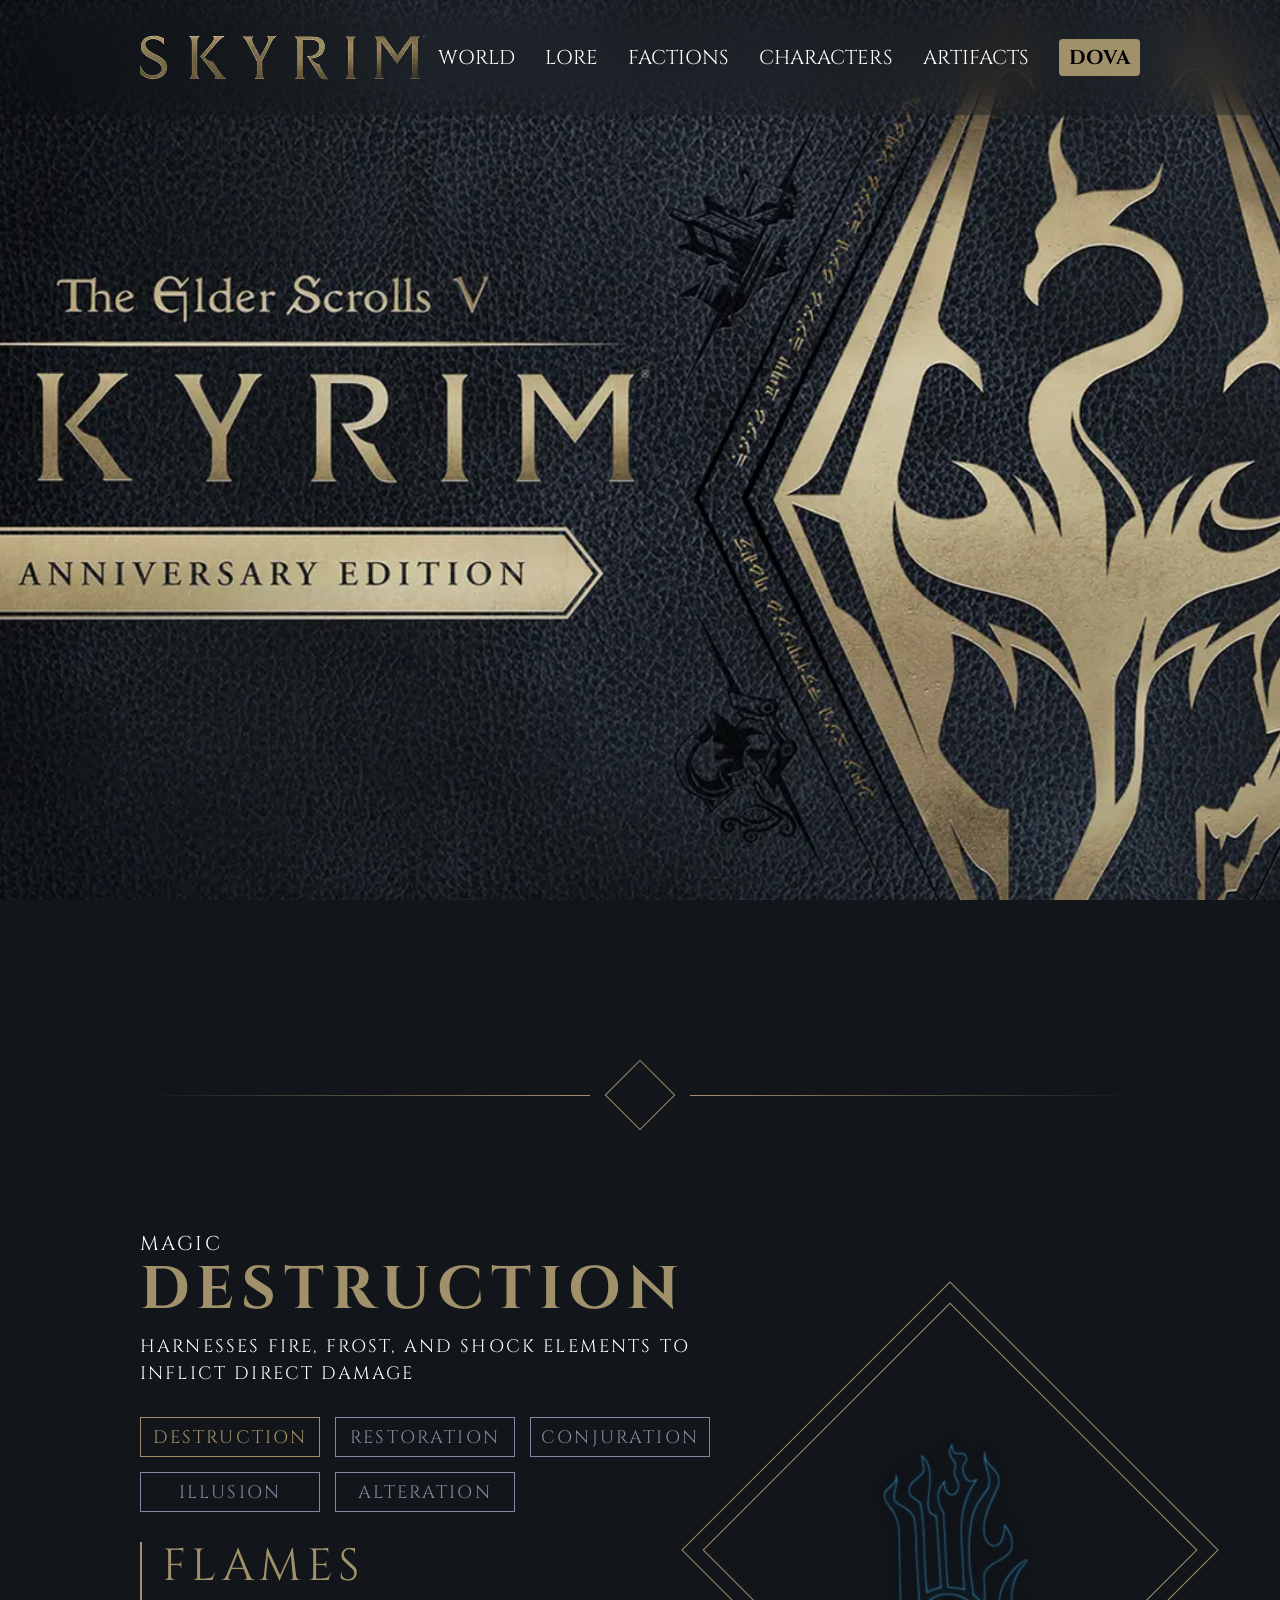
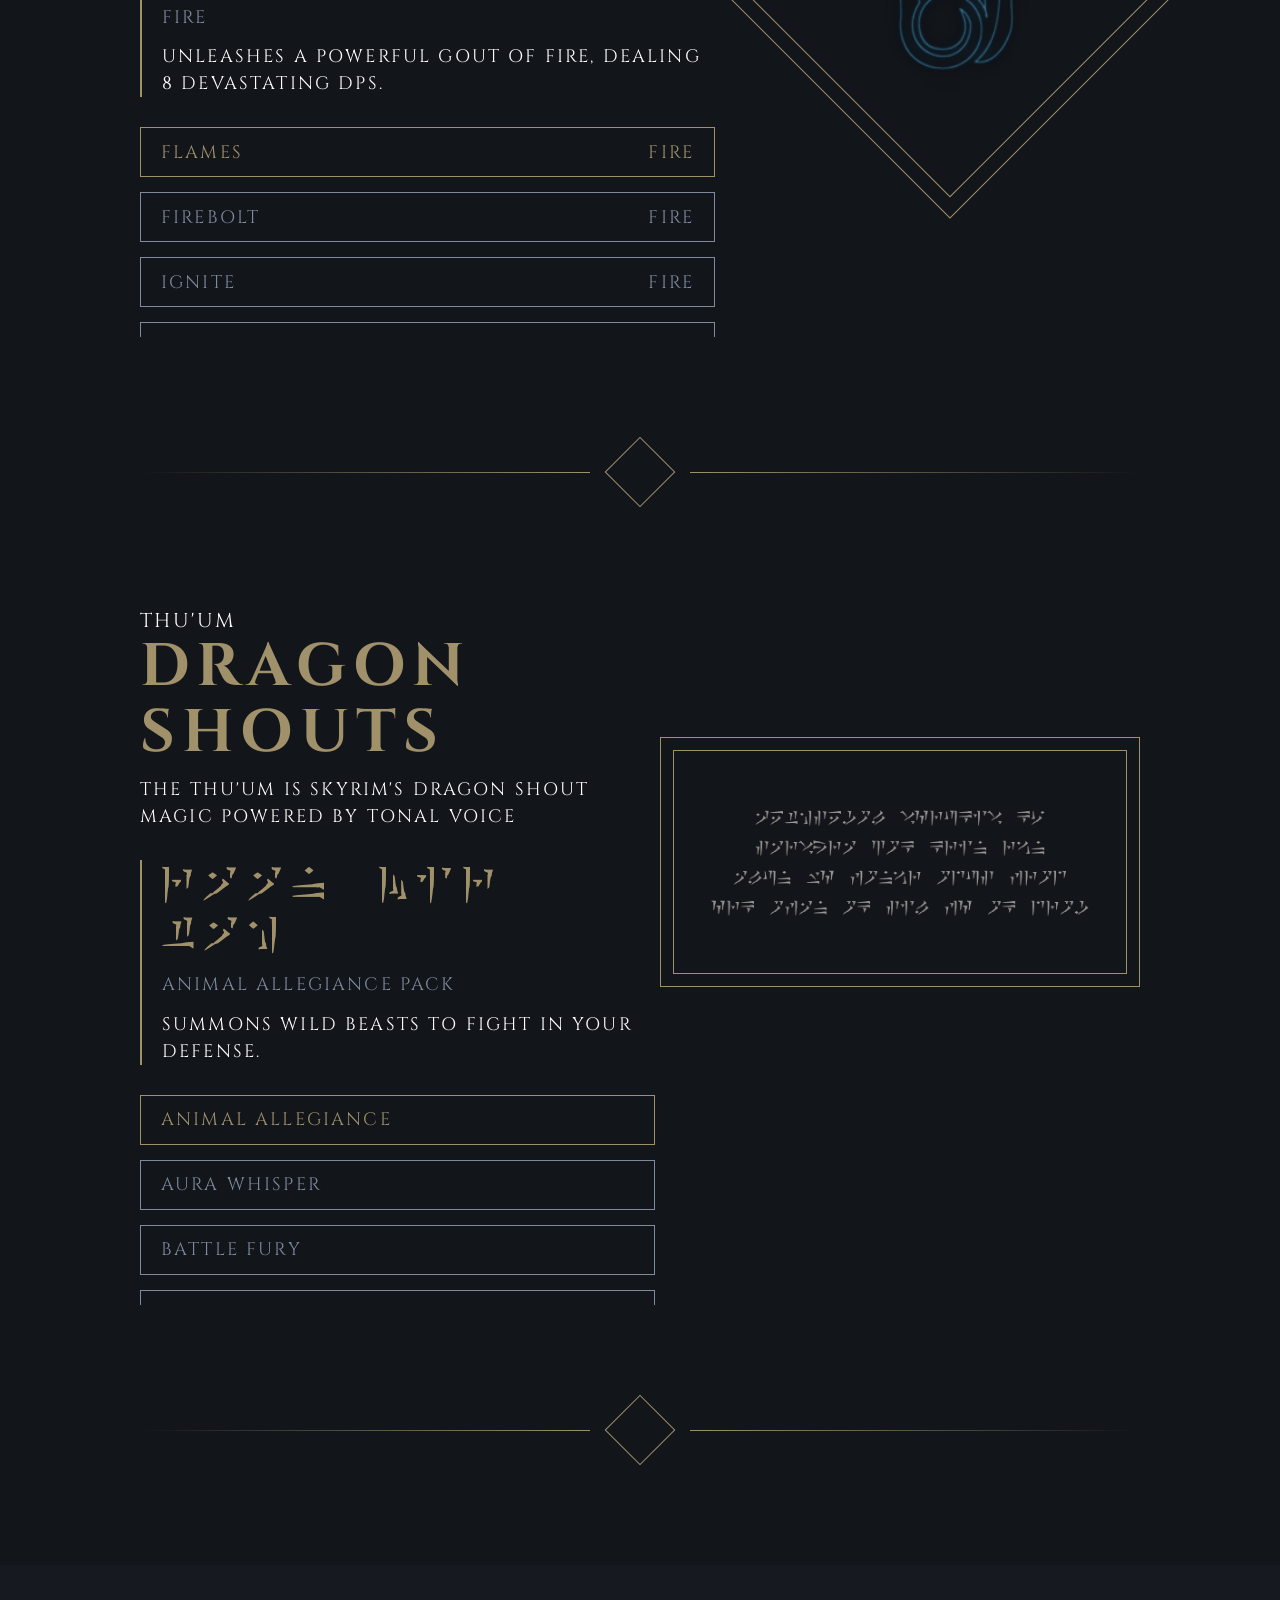
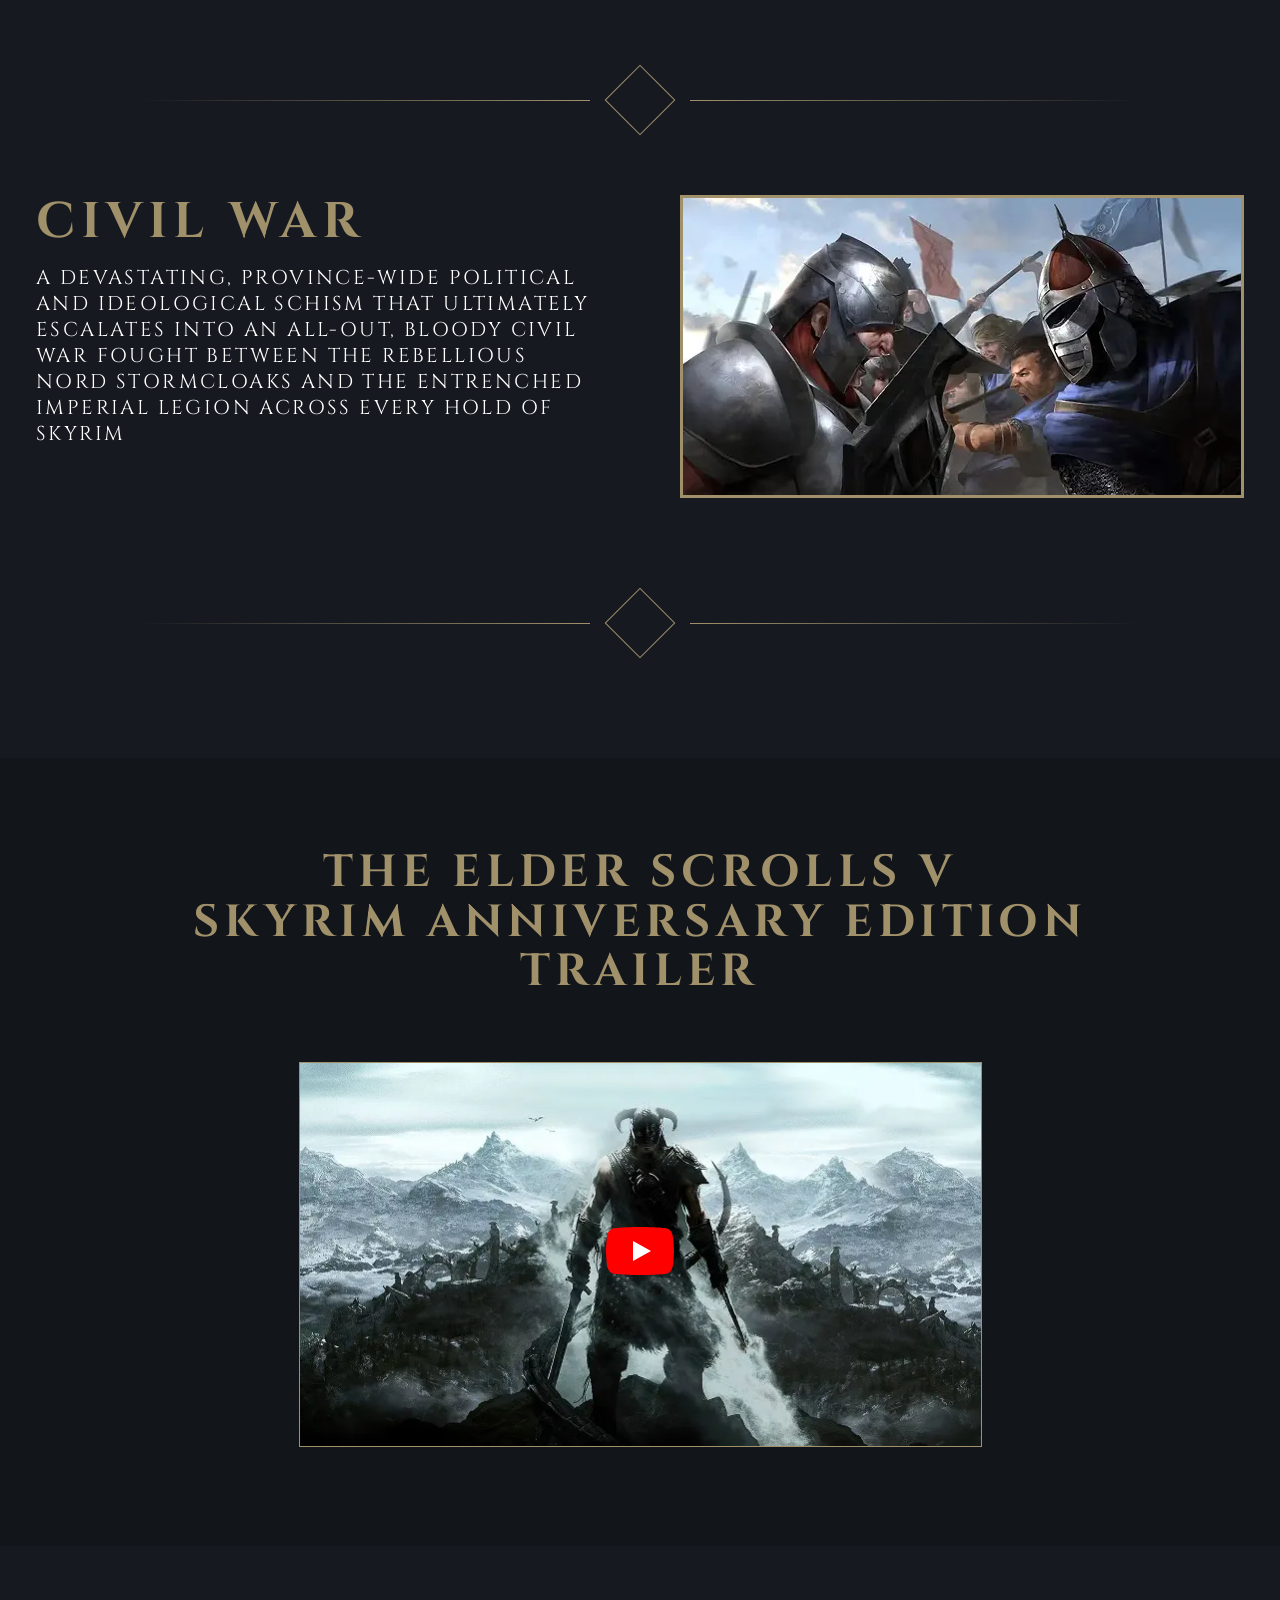
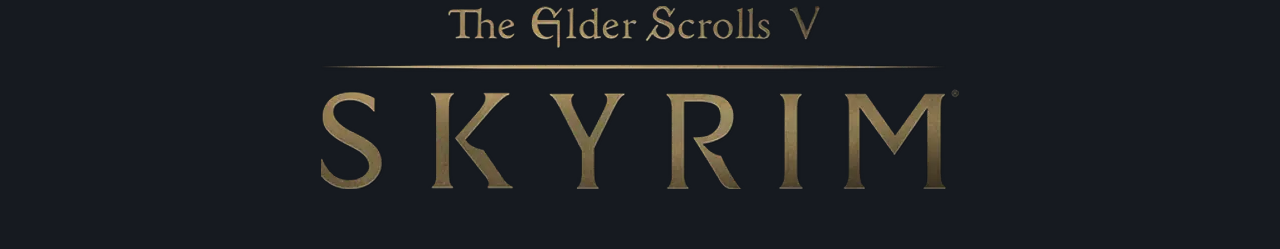
==== commit 8878073e: "hero" ====
--- a/index.html
+++ b/index.html
@@ -76,6 +76,7 @@
                         <div class="magic_video_wrapper fade-in-element">
                             <div class="video_rhombus_outer">
                                 <div class="video_rhombus_inner">
+                                    <img id="schoolImage" src="" alt="School Image" class="school_dynamic_img">
                                 </div>
                             </div>
                         </div>
@@ -107,6 +108,7 @@
                         <div class="magic_video_wrapper fade-in-element">
                             <div class="video_rhombus_outer">
                                 <div class="video_rhombus_inner">
+                                    <img id="shoutImage" src="" alt="Shout Image" class="shout_dynamic_img">
                                 </div>
                             </div>
                         </div>
--- a/css/style.css
+++ b/css/style.css
@@ -250,6 +250,15 @@
     flex-shrink: 0;
 }
 
+.school_dynamic_img {
+    width: 100%;
+    height: 100%;
+    object-fit: contain;
+    transform: scale(1.2);
+    transition: opacity 0.5s ease-in-out;
+    opacity: 0;
+}
+
 .spell_card .card_name,
 .spell_card .card_type {
     font-size: 18px;
@@ -305,6 +314,34 @@
     border: 1px solid var(--color-gold);
     background-color: transparent;
     overflow: hidden;
+}
+
+.shout_content .magic_video_wrapper {
+    max-width: 480px;
+    width: 100%;
+    margin: 0 auto;
+}
+
+.shout_content .video_rhombus_outer {
+    width: 500px;
+    height: 250px;
+    transform: none; 
+    padding: 12px; 
+}
+
+.shout_content .video_rhombus_inner {
+    width: 100%;
+    height: 100%;
+    transform: none; 
+}
+
+.shout_dynamic_img {
+    width: 100%;
+    height: 100%;
+    object-fit: contain; 
+    transform: scale(1.2); 
+    transition: opacity 0.5s ease-in-out;
+    opacity: 0;
 }
 
 .history {
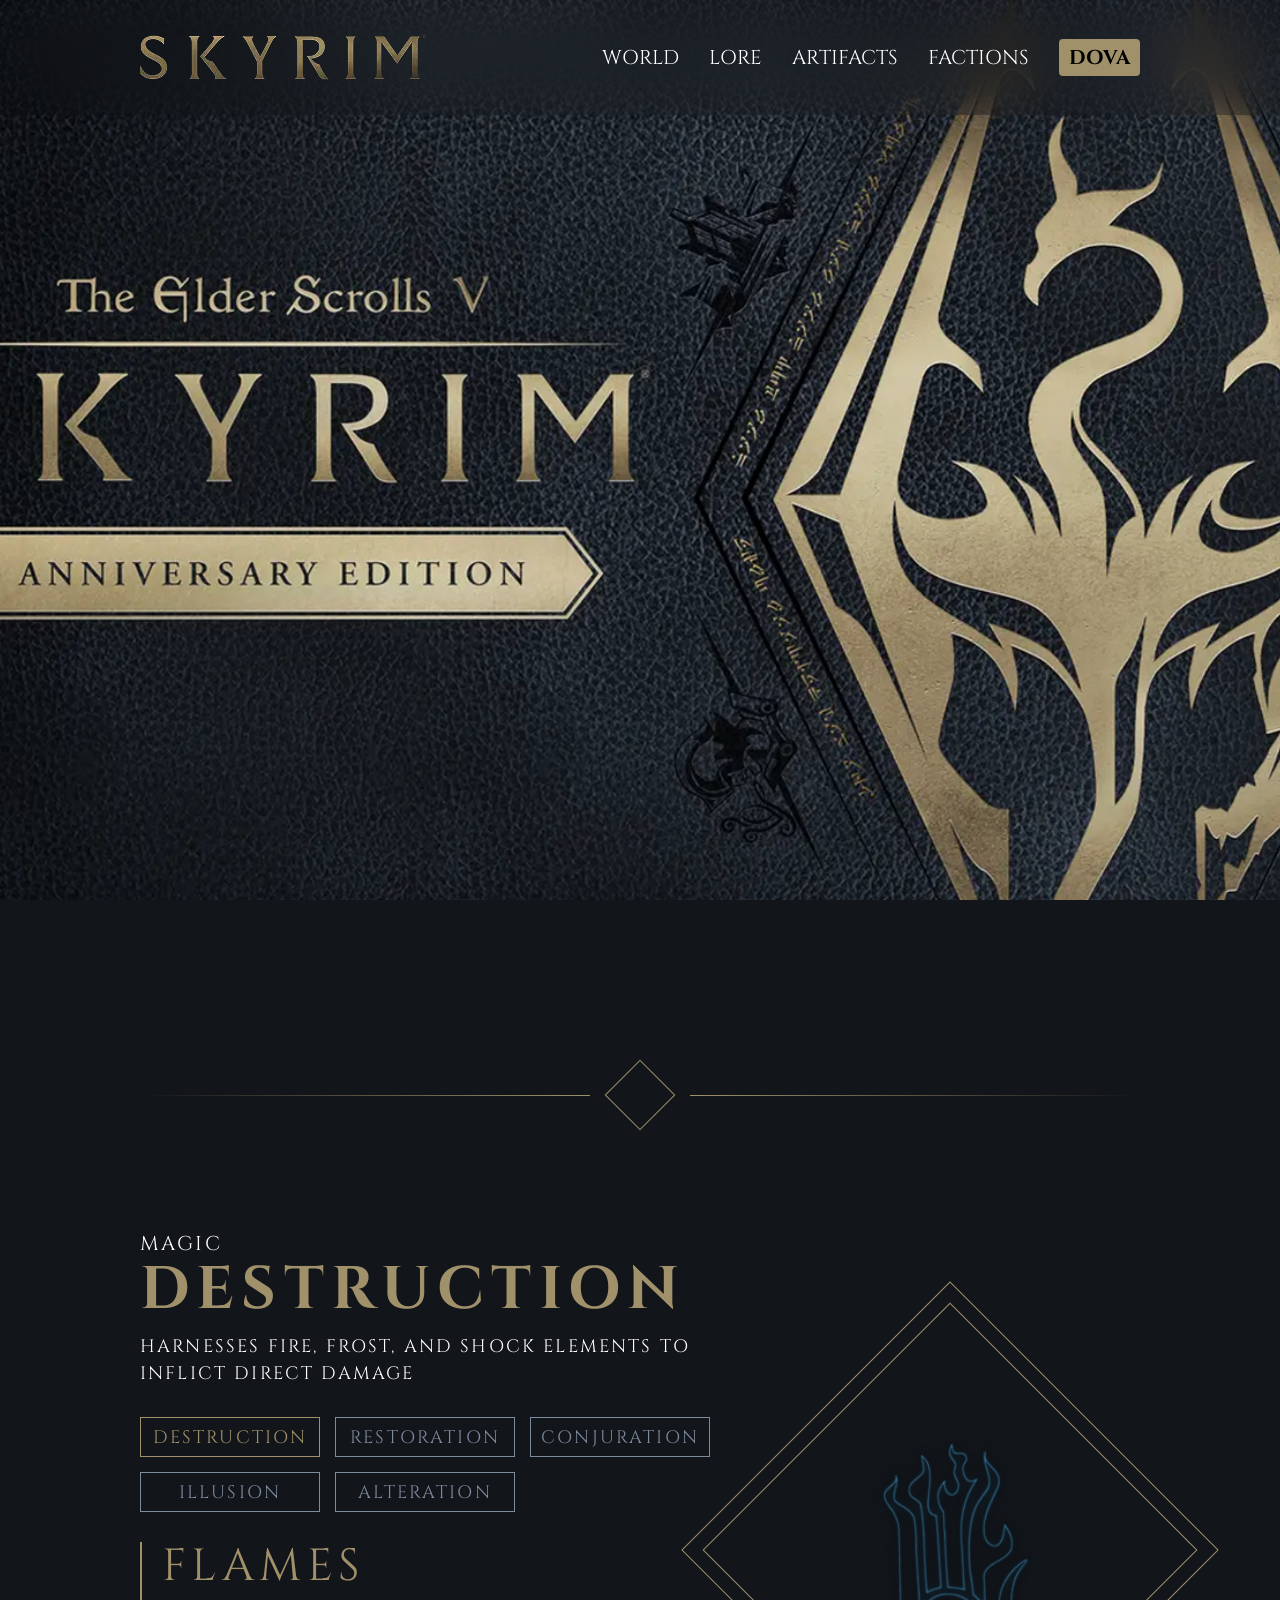
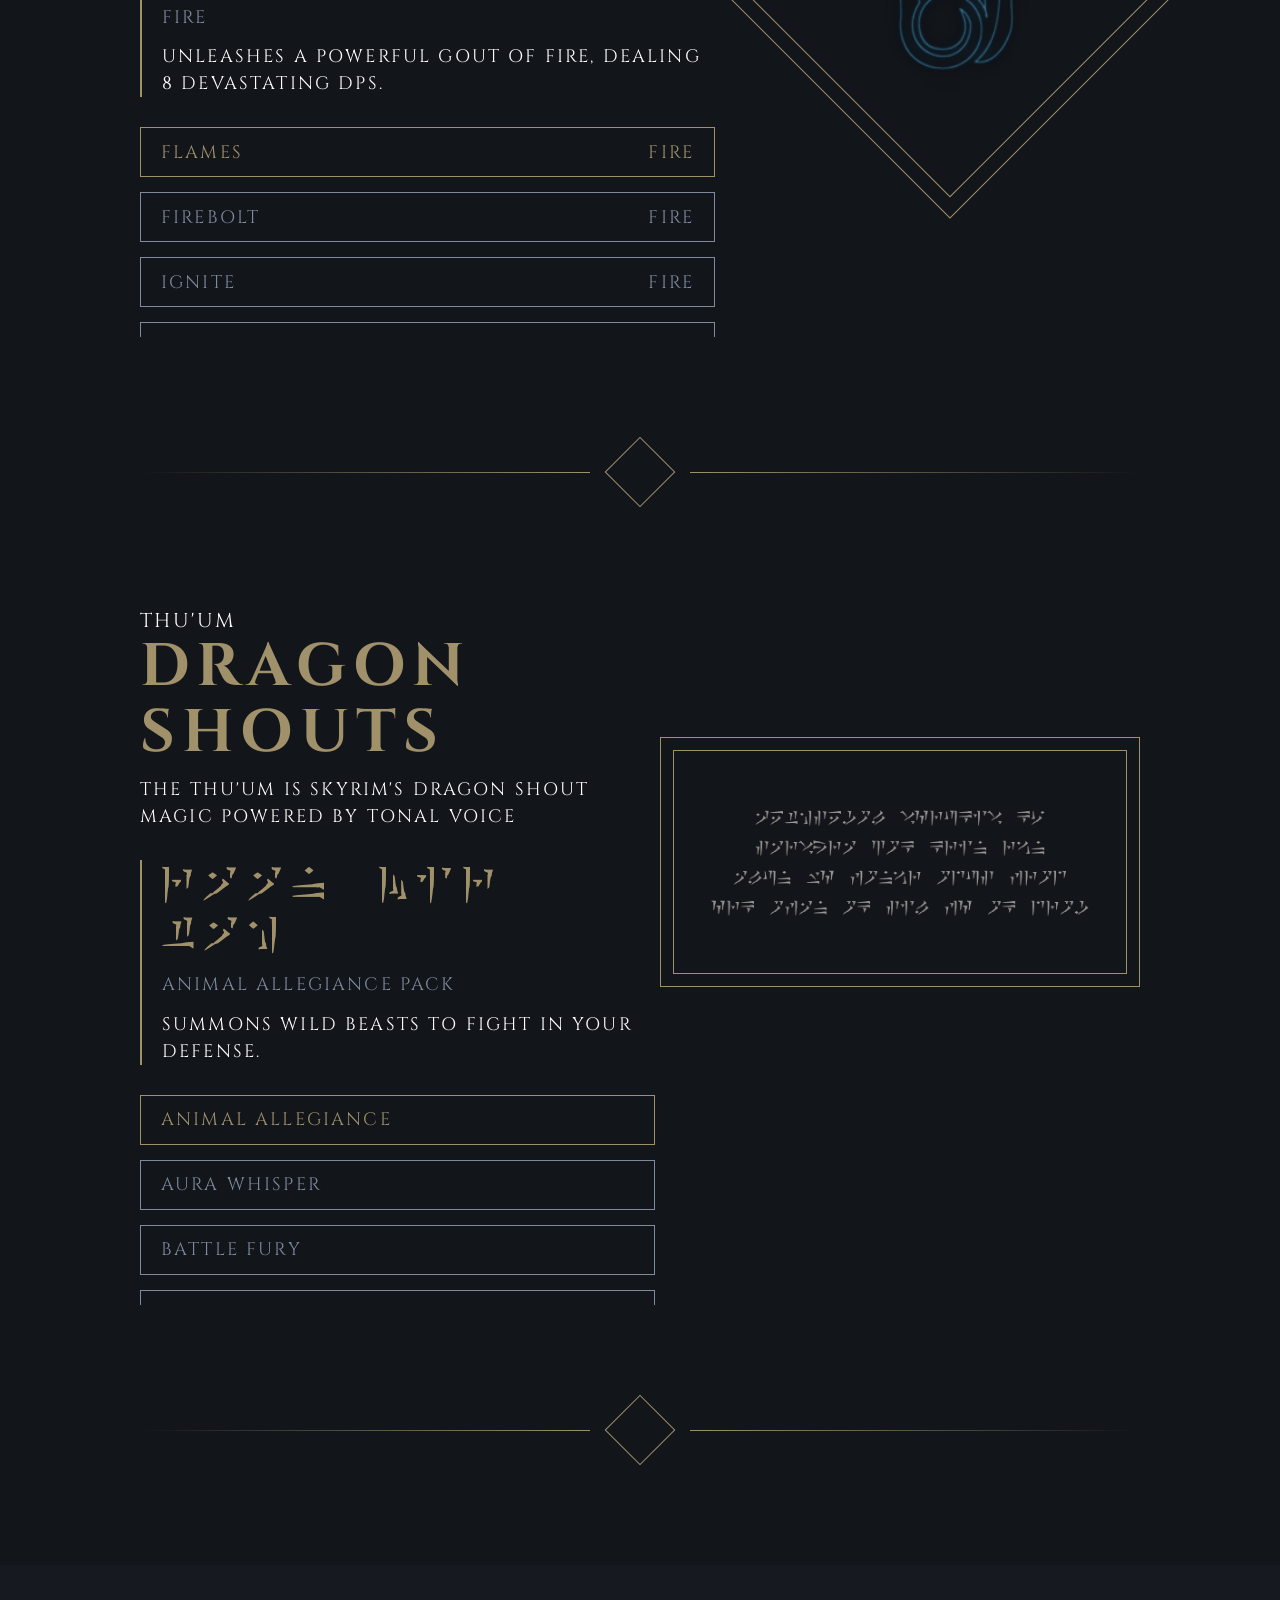
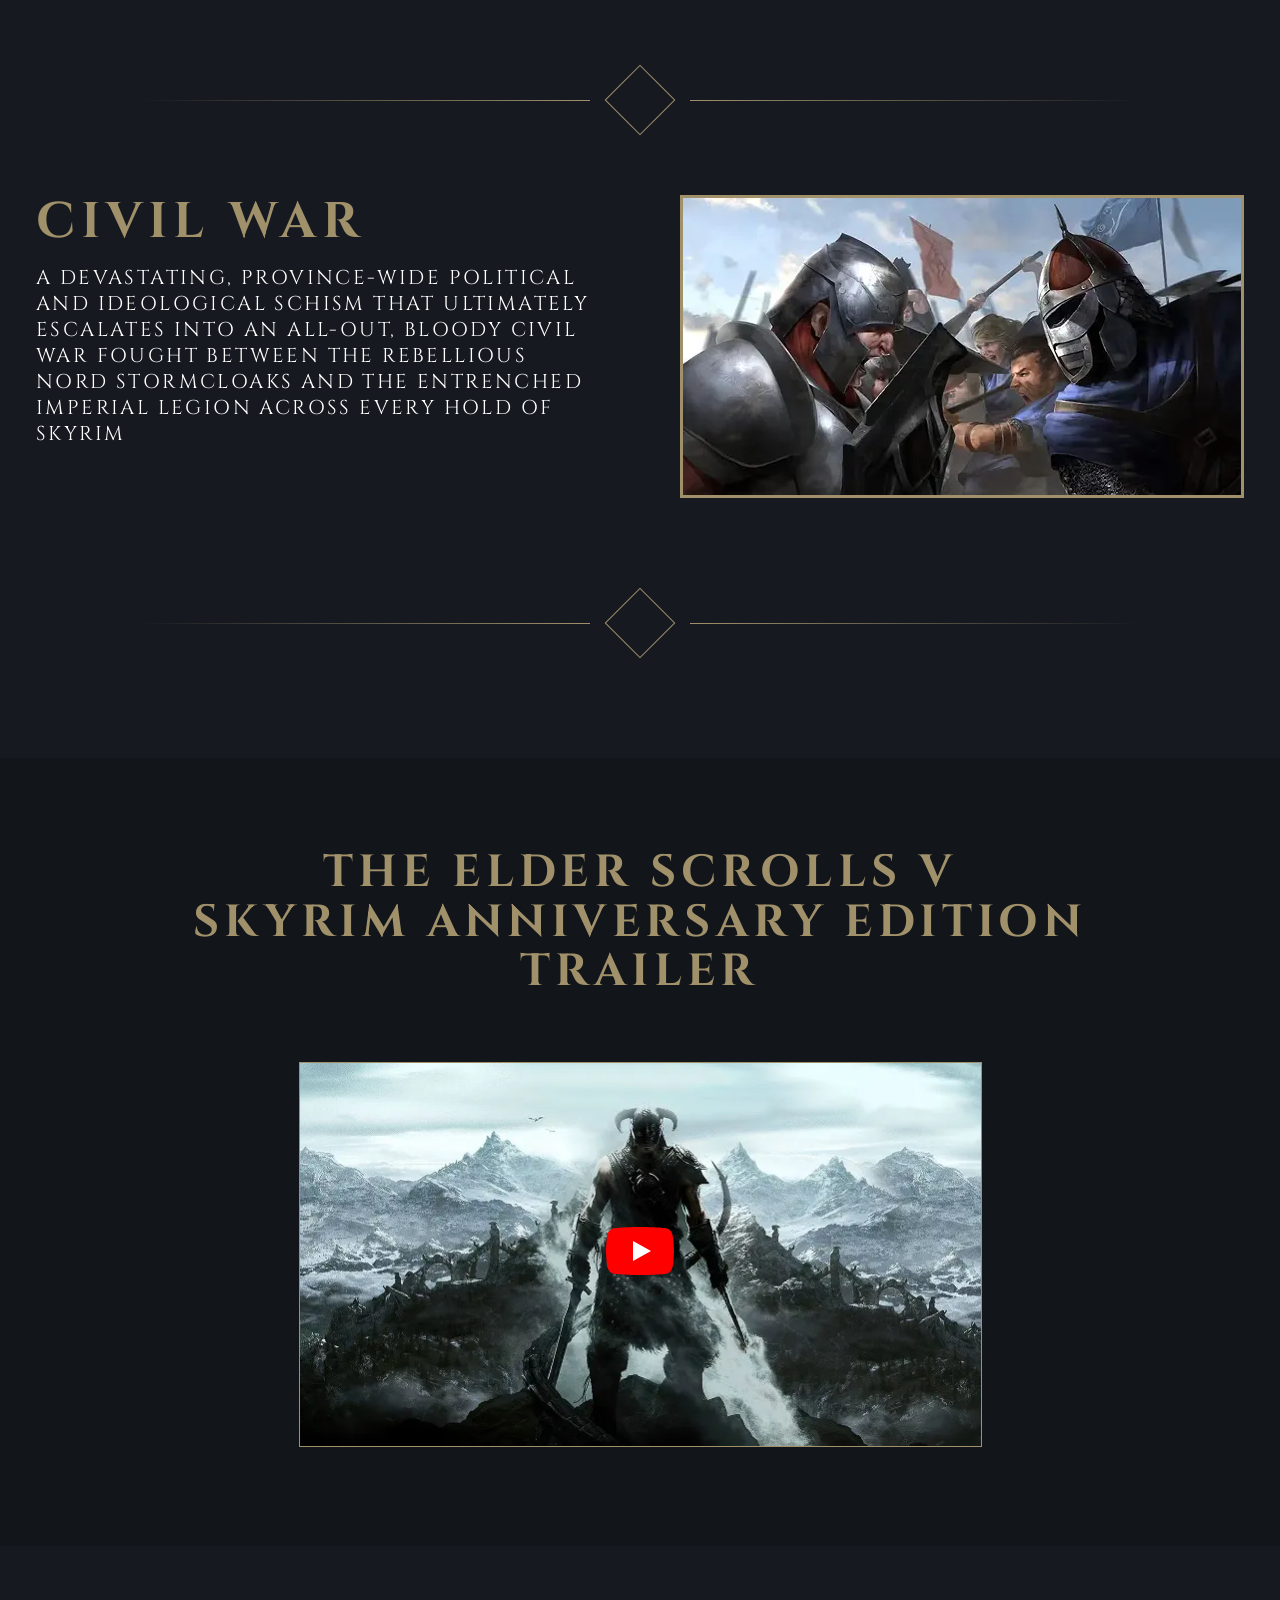
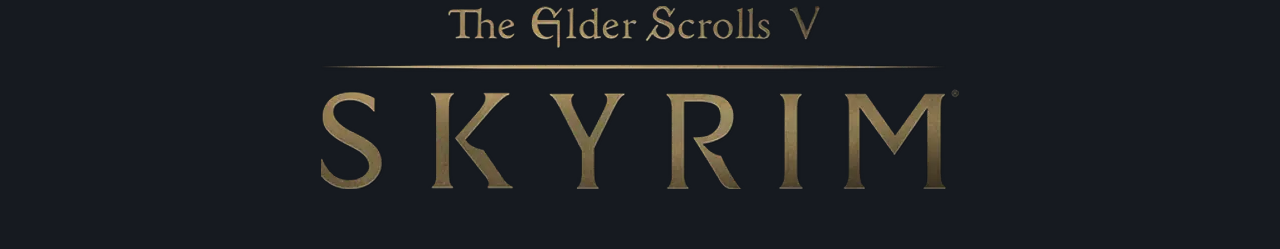
==== commit 332358ac: "result" ====
--- a/index.html
+++ b/index.html
@@ -21,11 +21,10 @@
                         </a>
                     </div>
                     <div class="header_nav">
-                        <div class="nav_link">world</div>
-                        <div class="nav_link">lore</div>
-                        <div class="nav_link">factions</div>
-                        <div class="nav_link">characters</div>
-                        <div class="nav_link">artifacts</div>
+                        <a href="pages/world.html" class="nav_link">world</a>
+                        <a href="pages/lore.html" class="nav_link">lore</a>
+                        <a href="pages/artifacts.html" class="nav_link">artifacts</a>
+                        <a href="#" class="nav_link">factions</a>
                         <div class="nav_link nav_btn" id="joinBtn">dova</div>
                     </div>
                 </div>
@@ -239,5 +238,6 @@
         </div>
     </div>
     <script src="js/main.js"></script>
+    <script src="js/modal.js"></script>
 </body>
 </html>
